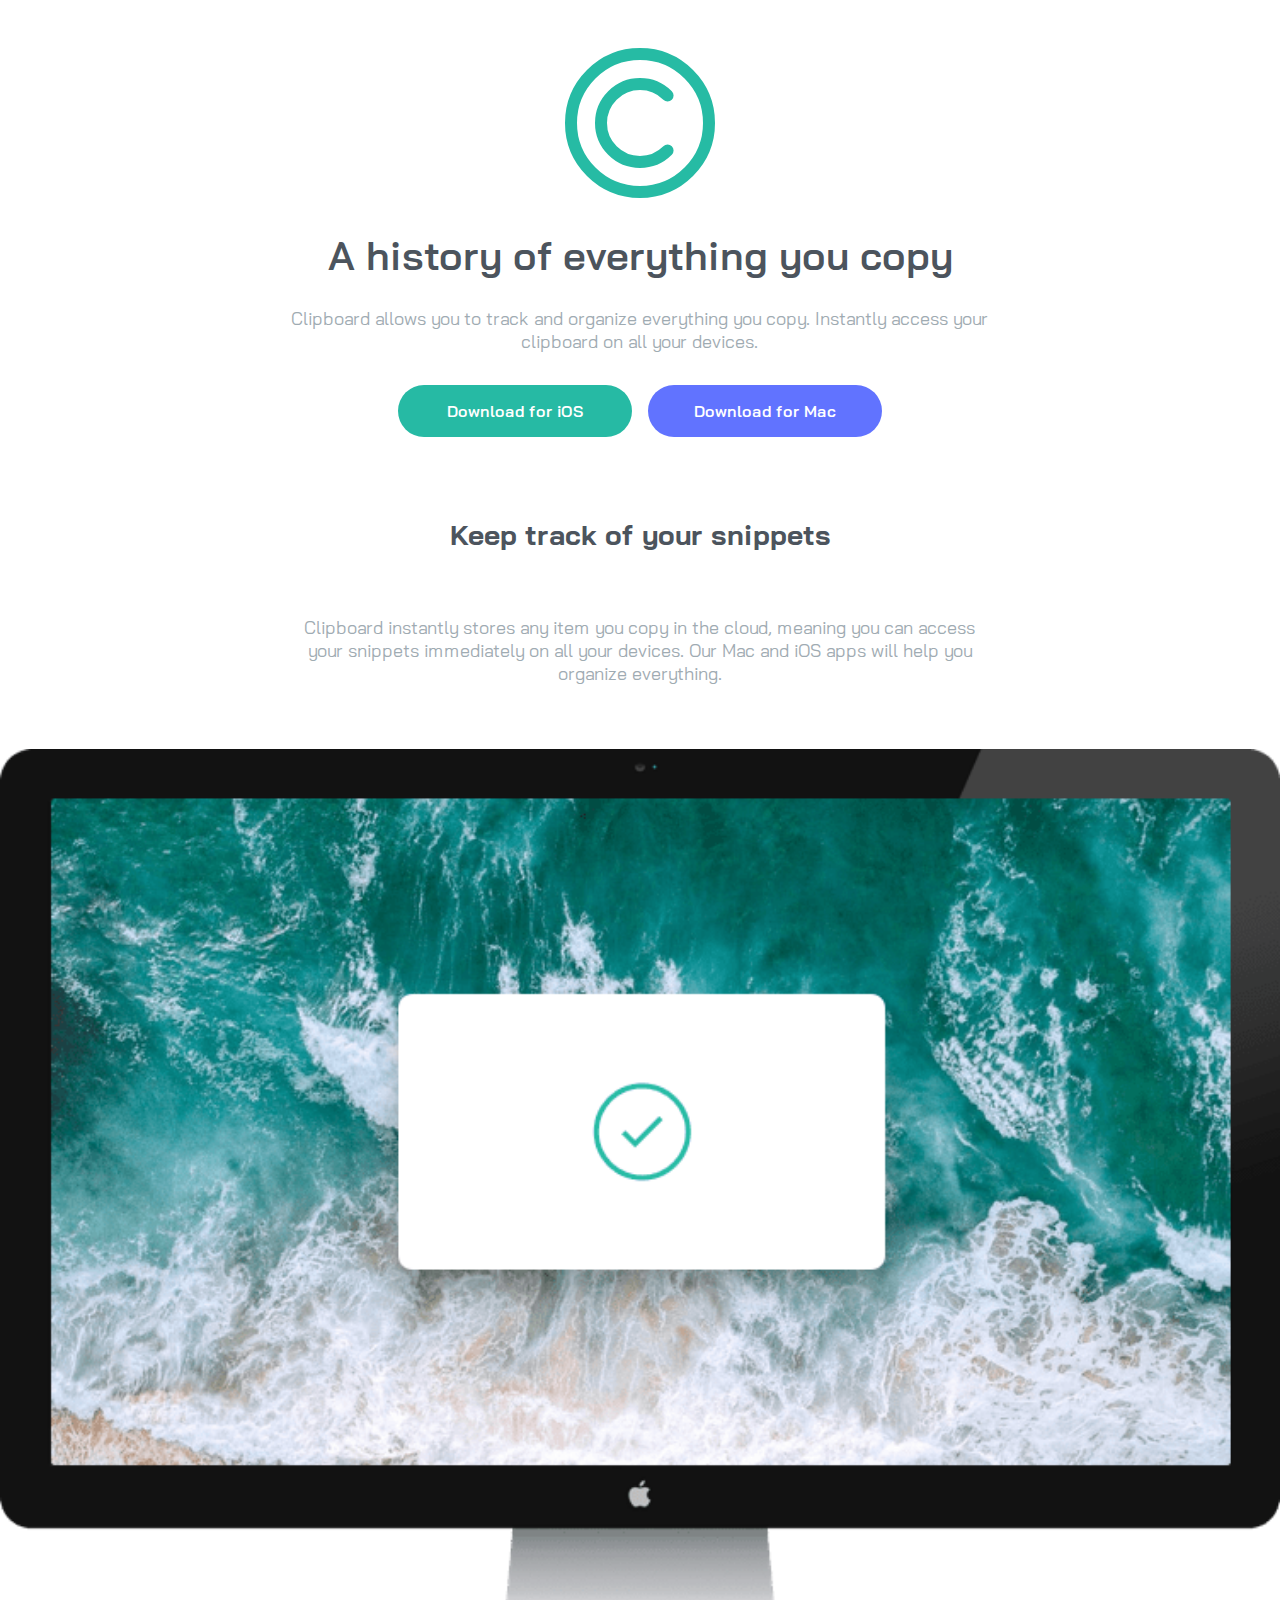
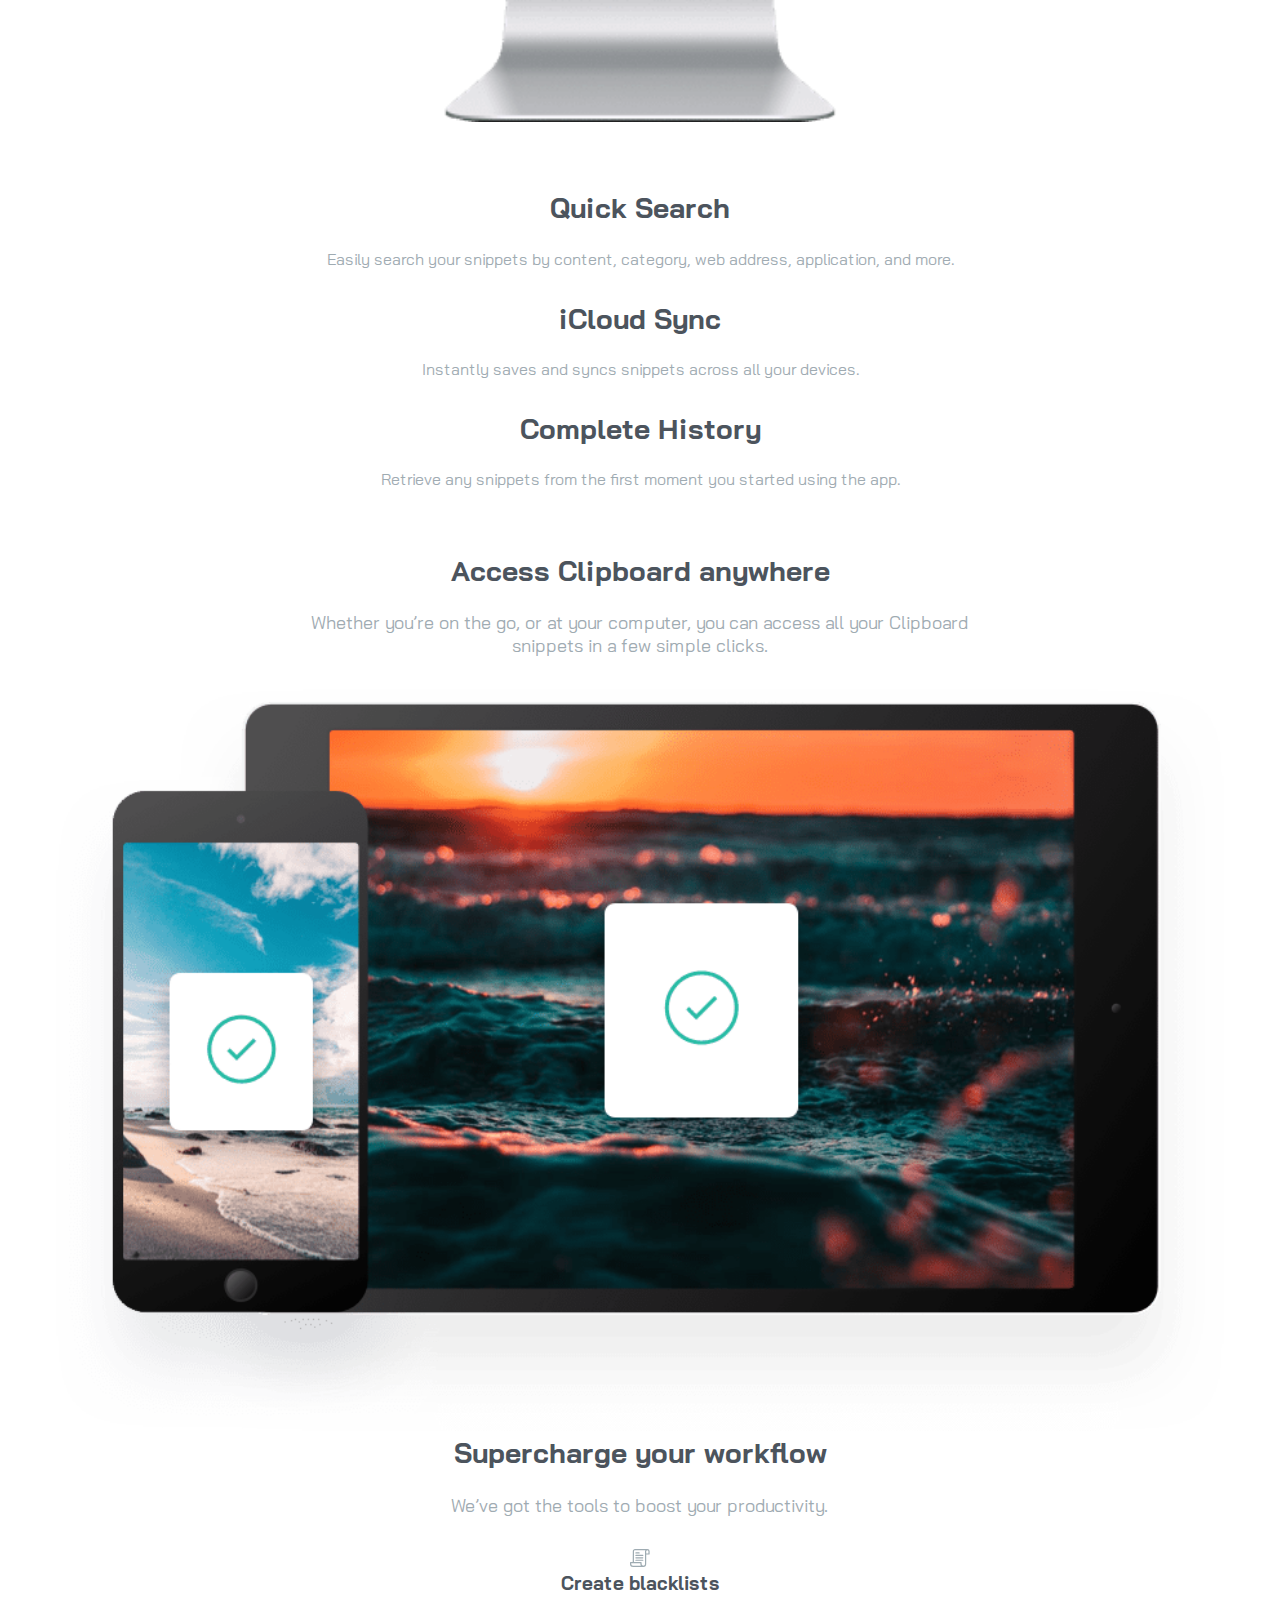
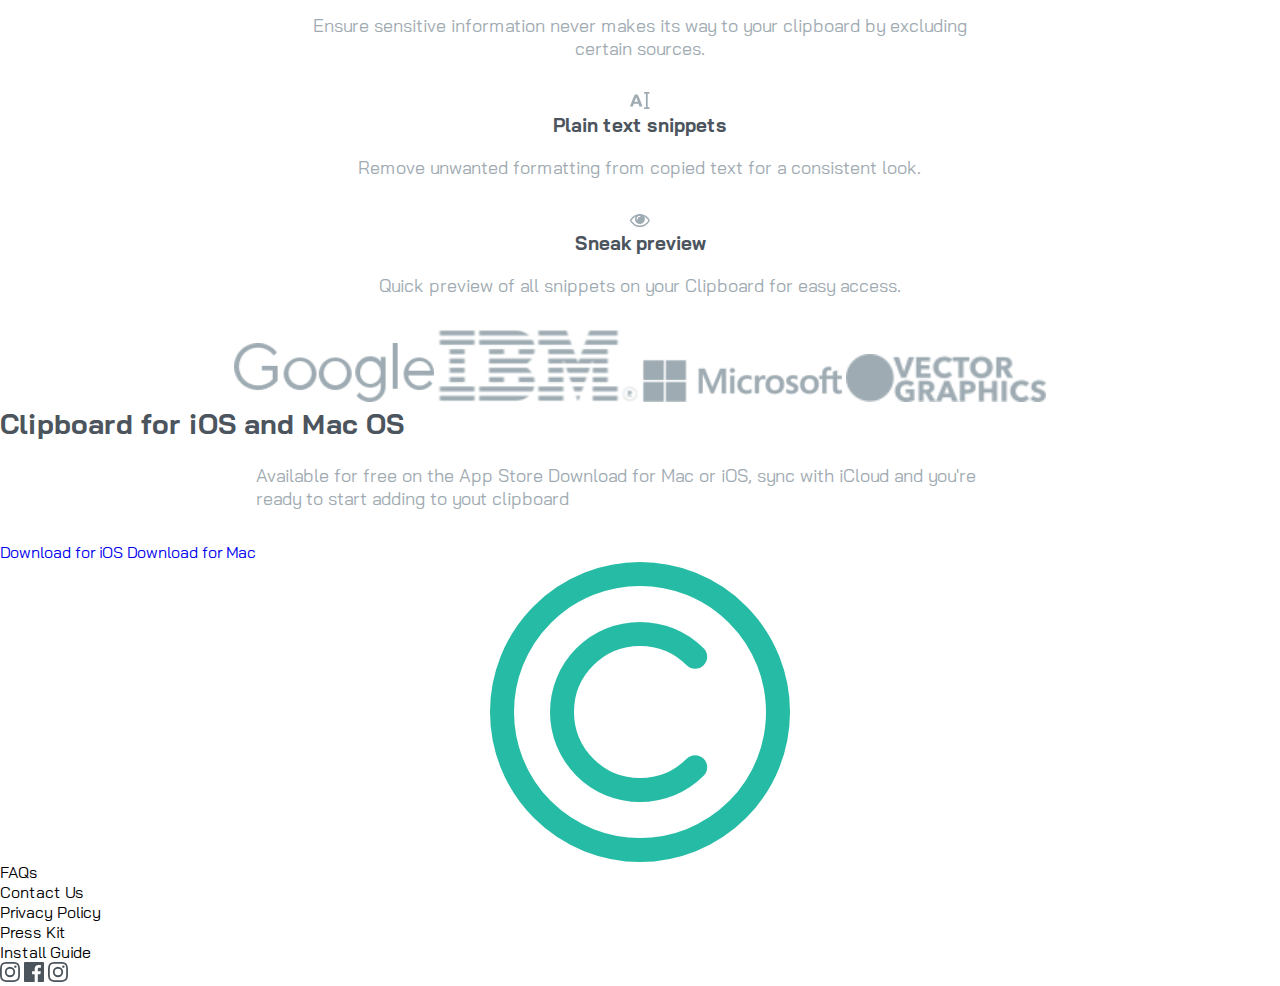
==== public/index.html @ 11845b06 "Se redimensiono imagenes e inicio de snnipet" ====
<!DOCTYPE html>
<html lang="en">

<head>
    <meta charset="UTF-8">
    <meta name="viewport" content="width=device-width,initial-scale=1">
    <link rel="stylesheet" href="styles/styles.css?t=1604893521469">
    <title>Primer prueba de GULP </title>
</head>

<body>
    <header class="header l-container mb-separation">

        <div class="">
            <!-- Logo Principal -->
            <img class="header-logo" src="/images/logo.svg" alt="Logo Principal">
            <h1 class="header-title">
                A history of everything you copy
            </h1>
            <p class="paragraph">
                Clipboard allows you to track and organize everything you
                copy. Instantly access your clipboard on all your devices.
            </p>

            <divc class="button-download">
                <a class="button button-iOS" href="#">Download for iOS</a>
                <a class="button button-Mac" href="#">Download for Mac</a>
            </divc>
        </div>

    </header>

    <article class="snnipet mb-separation">

        <div class="l-container">
            <h2 class="snnipet-title mb-separation">Keep track of your snippets</h2>
            <p class="paragraph mb-separation">
                Clipboard instantly stores any item you copy in the cloud,
                meaning you can access your snippets immediately on all your
                devices. Our Mac and iOS apps will help you organize everything.
            </p>
        </div>
        <img class="mb-separation" src="/images/image-computer.png" alt="Logo Principal">

        <div class="l-container">

            <h2>Quick Search</h2>
            <p>Easily search your snippets by content, category, web address, application, and more.</p>

            <h2>iCloud Sync</h2>
            <p>Instantly saves and syncs snippets across all your devices.</p>


            <h2>Complete History</h2>
            <p>Retrieve any snippets from the first moment you started using the app.</p>
        </div>


    </article>

    <article class="l-container center mb-separarion">
        <section>
            <h2>Access Clipboard anywhere</h2>
            <p class="paragraph">Whether you’re on the go, or at your computer, you can access all your Clipboard
                snippets in a few simple clicks.</p>
            <img class="access-img" src="/images/image-devices.png" alt="Devices">

        </section>

        <section>
            <div>
                <h2>
                    Supercharge your workflow
                </h2>
                <p class="paragraph">We’ve got the tools to boost your productivity.</p>
            </div>

            <div>
                <img class="workflow-img" src="/images/icon-blacklist.svg" alt="BlackList|">
                <h3>Create blacklists</h3>
                <p class="paragraph">Ensure sensitive information never makes its way to your clipboard by excluding certain sources.</p>
            </div>
            <div>
                <img class="workflow-img" src="/images/icon-text.svg" alt="BlackList|">
                <h3>Plain text snippets</h3>
                <p class="paragraph">Remove unwanted formatting from copied text for a consistent look.</p>
            </div>
            <div>
                <img class="workflow-img" src="/images/icon-preview.svg" alt="BlackList|">
                <h3>Sneak preview</h3>
                <p class="paragraph">Quick preview of all snippets on your Clipboard for easy access.</p>
            </div>
        </section>

        <section>
            <img src="/images/logo-google.png" alt="Google">
            <img src="/images/logo-ibm.png" alt="IBM">
            <img src="/images/logo-microsoft.png" alt="Microsft">
            <img src="/images/logo-vector-graphics.png" alt="Vector Graphics">
        </section>
    </article>

    <article>
        <h2>
            Clipboard for iOS and Mac OS
        </h2>
        <p class="paragraph">Available for free on the App Store
            Download for Mac or iOS, sync with iCloud and you're ready to start adding to 
            yout clipboard
        </p>
        <a href="#">Download for iOS</a>
        <a href="#">Download for Mac</a>
    </article>

    <footer>
        <img class="footer-logo" src="/images/logo.svg" alt="Logo">
        <nav>
            <ul>
                <li>FAQs</li>
                <li>Contact Us</li>
                <li>Privacy Policy</li>
                <li>Press Kit</li>
                <li>Install Guide</li>
            </ul>
        </nav>
        <img src="/images/icon-instagram.svg" alt="Twitter">
        <img src="/images/icon-facebook.svg" alt="Facebook">
        <img src="/images/icon-instagram.svg" alt="Instagram">
    </footer>
</body>

</html>
---- public/styles/styles.css ----
@import url("https://fonts.googleapis.com/css2?family=Bai+Jamjuree:wght@400;600&display=swap");:root{--z-back: -10;--z-normal: 1;--z-tooltip: 10;--z-fixed: 100;--z-modal: 1000}:root{--Strong-Cyan: hsl(171, 66%, 44%);--Light-Blue: hsl(233, 100%, 69%);--Dark-Grayish-Blue: hsl(210, 10%, 33%);--Grayish-Blue: hsl(201, 11%, 66%)}:root{--h1-font-size:1.5rem;--h2-font-size: 1.25rem;--h3-font-size: 1rem;--small-font-size:.95rem}@media screen and (min-width: 640px){:root{--h1-font-size: 2.5rem;--h2-font-size: 1.75rem;--h3-font-size: 1.5rem;--body-font-size: 18px;--small-font-size: .8rem}}*,*::before,*::after{box-sizing:border-box}body{margin:0;font-family:"Bai Jamjuree",sans-serif;font-style:normal;font-weight:400;line-height:normal;letter-spacing:normal}a{display:block;text-decoration:none}@media screen and (min-width: 640px){a{display:inline-block}}ul{padding-left:0;list-style:none;margin:0}img{width:100%}h1,h2,h3,h4,h5,h6{margin-top:0;color:var(--Dark-Grayish-Blue)}h1{font-size:var(--h1-font-size)}h2{font-size:var(--h2-font-size)}p{color:var(--Grayish-Blue);margin-bottom:2rem}.l-container{max-width:1200px;padding-left:1rem;padding-right:1rem}@media screen and (min-width: 960px){.l-container{margin-left:auto;margin-right:auto}}.center-responsive{text-align:center}@media screen and (min-width: 960px){.center-responsive{text-align:left}}.center{text-align:center}.mb-1{margin-bottom:1rem}.mb-2{margin-bottom:2rem}.mb-separation{margin-bottom:4rem}.paragraph{font-size:var(--body-font-size)}@media screen and (min-width: 640px){.paragraph{width:60%;margin-left:auto;margin-right:auto}}[class="workflow-img"]{width:4rem}[src^="/images/logo-"]{width:200px}[src^="/images/icon-"]{width:20px}.footer-logo{width:300px;display:block;margin:0 auto}.header{text-align:center}.header-logo{width:150px;display:block;margin:3rem auto 2rem}.header-title{font-size:var(--h1-font-size);font-weight:600}.button-download{display:flex;flex-direction:column;justify-content:center;align-items:center}@media screen and (min-width: 640px){.button-download{display:flex;flex-direction:row;justify-content:center;align-items:center}}.button{padding:1rem;width:90%;margin-bottom:1rem;border-radius:40px;color:white;font-weight:600}.button-iOS{background-color:var(--Strong-Cyan)}@media screen and (min-width: 640px){.button-iOS{margin-right:1rem}}.button-Mac{background-color:var(--Light-Blue)}@media screen and (min-width: 640px){.button{width:20%}}.snnipet{text-align:center}
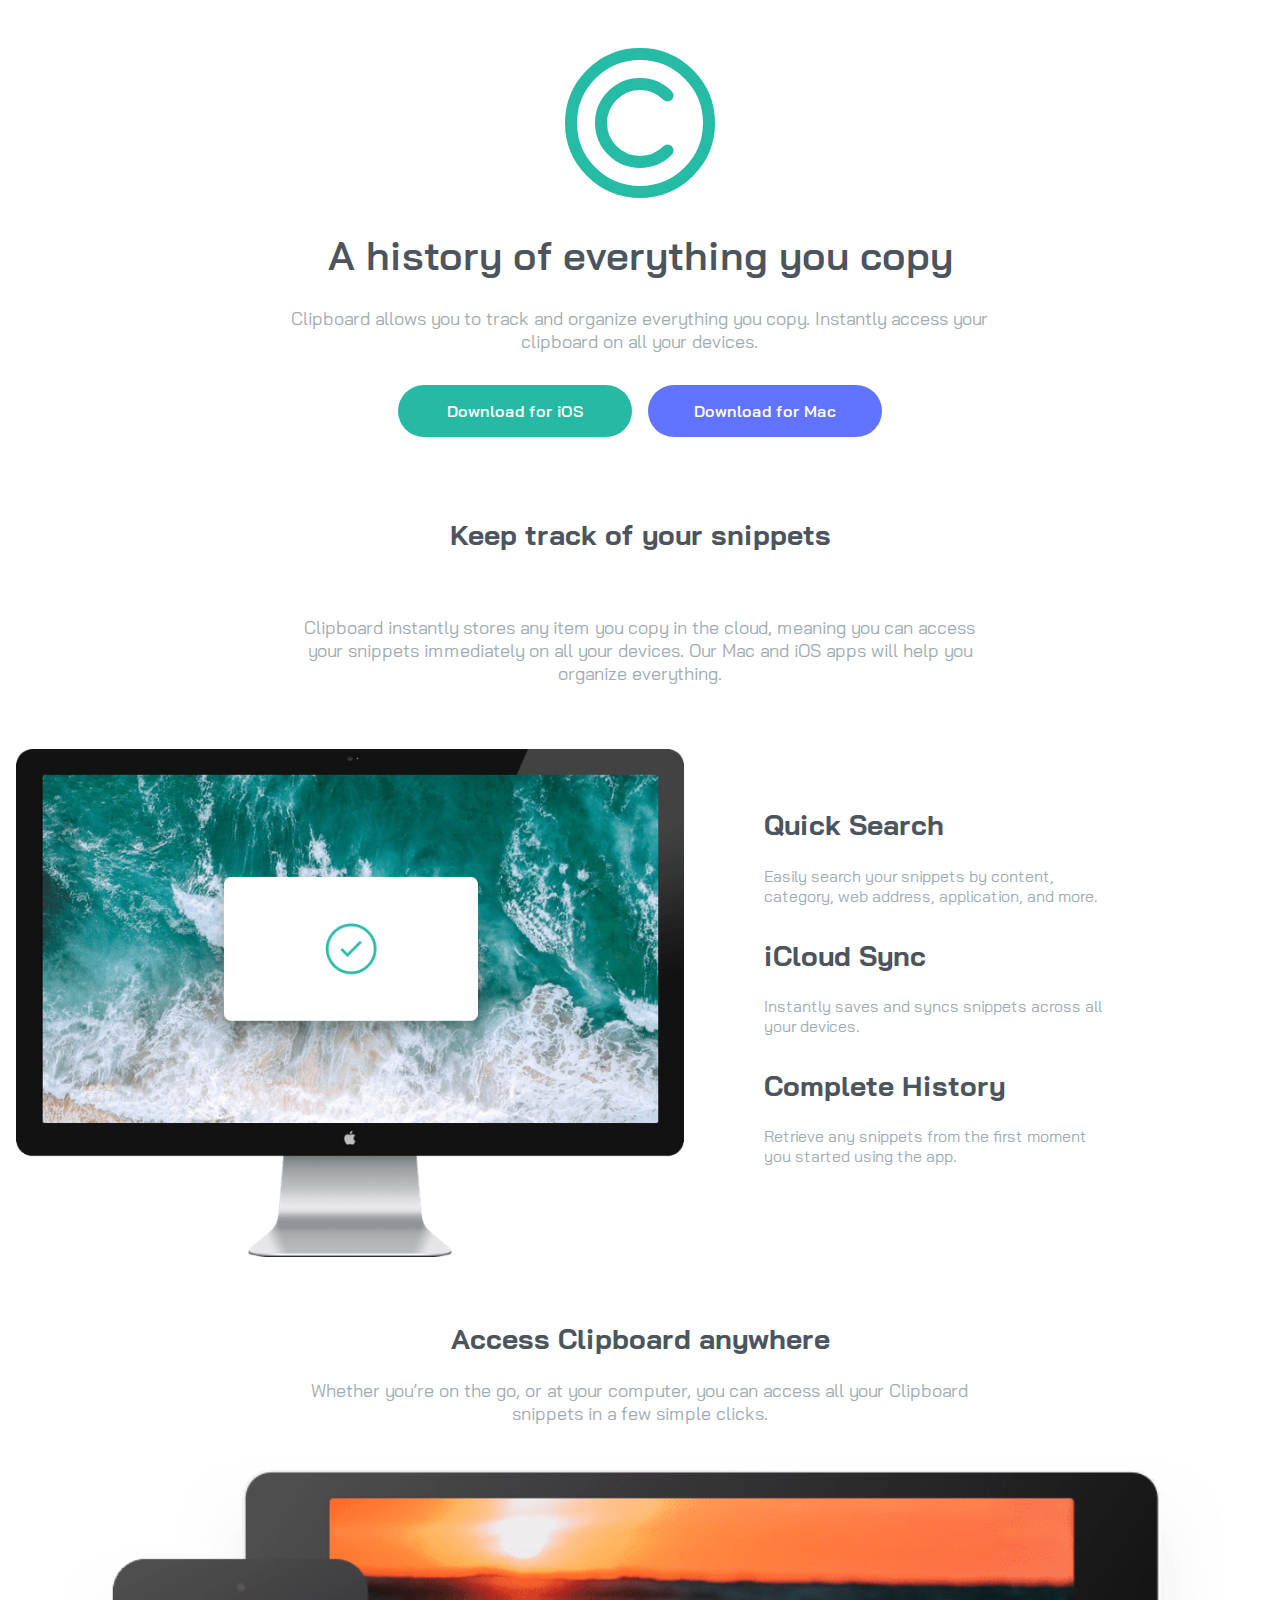
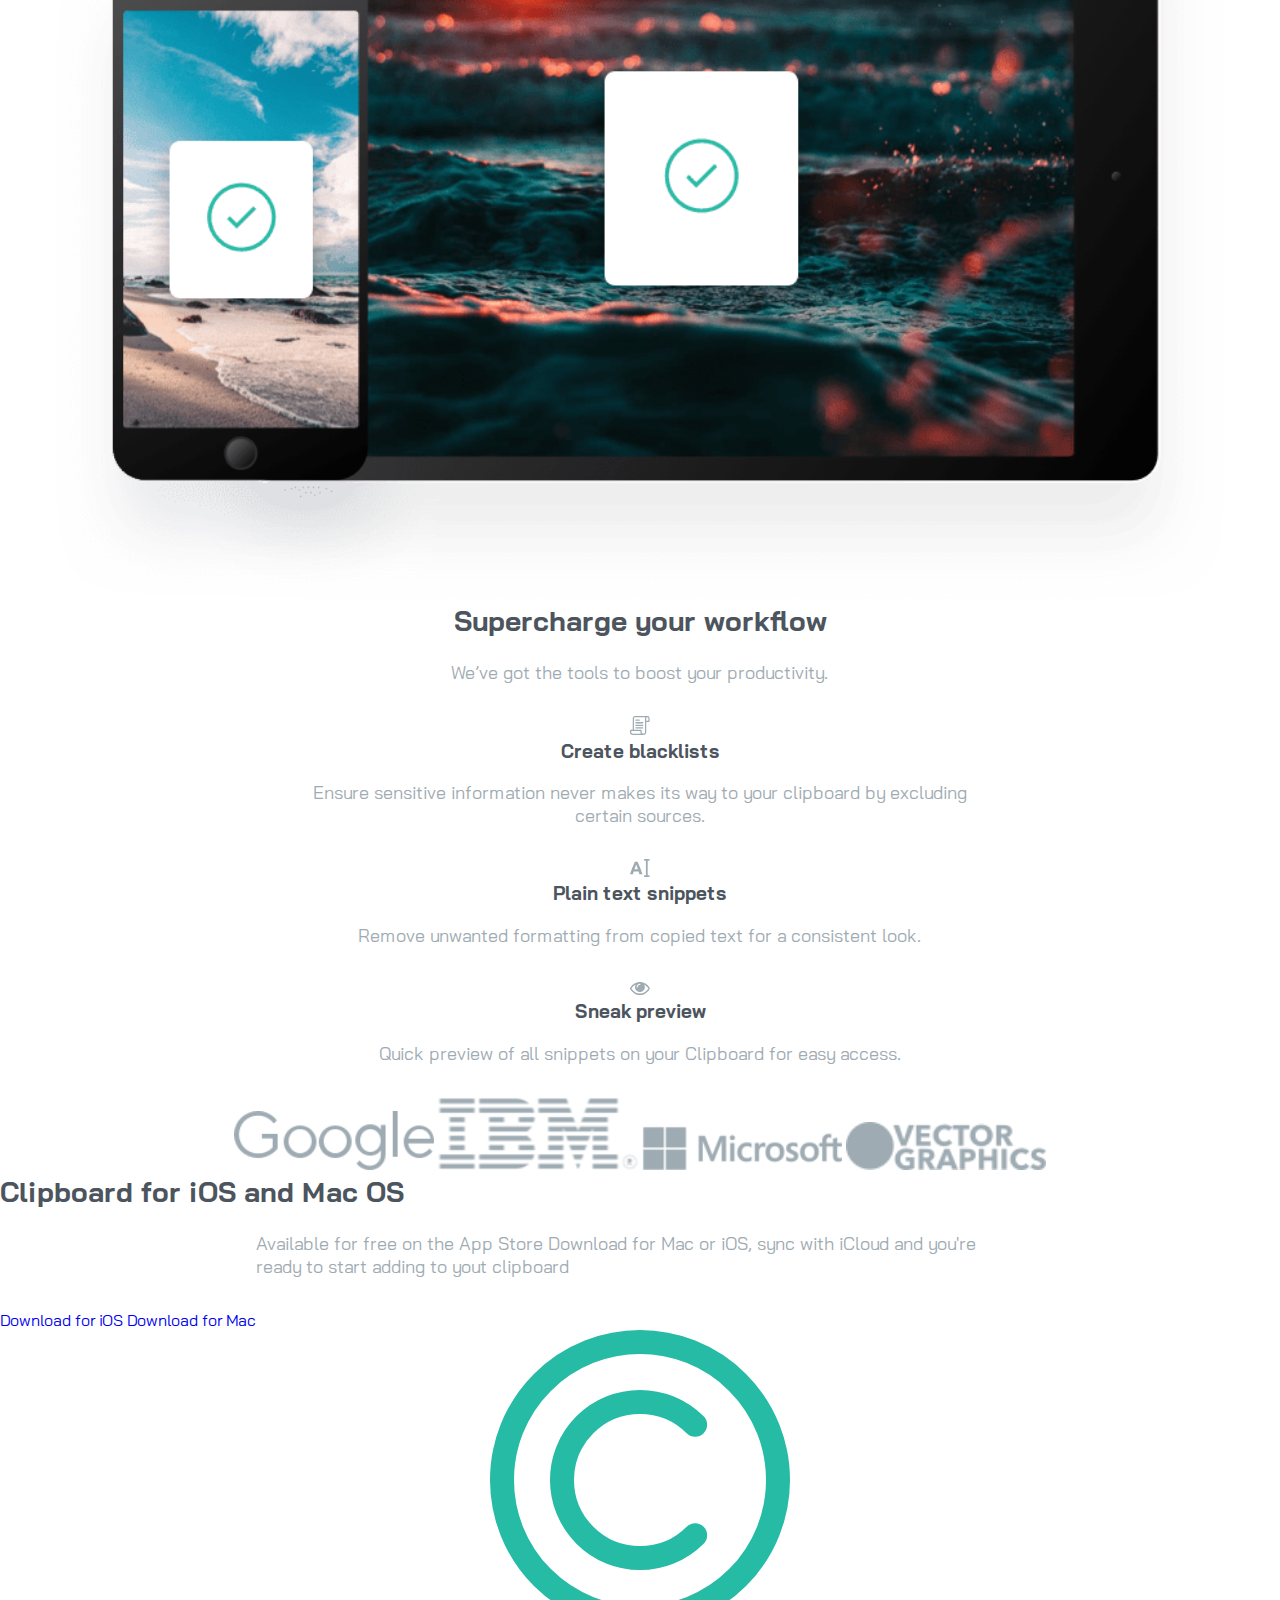
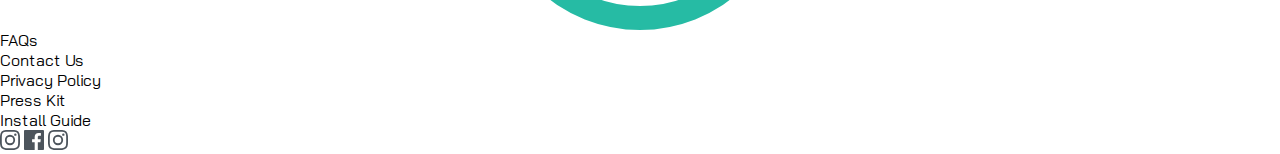
==== commit e05a080b: "Sección snnipet terminada" ====
--- a/public/index.html
+++ b/public/index.html
@@ -4,7 +4,7 @@
 <head>
     <meta charset="UTF-8">
     <meta name="viewport" content="width=device-width,initial-scale=1">
-    <link rel="stylesheet" href="styles/styles.css?t=1604893521469">
+    <link rel="stylesheet" href="styles/styles.css?t=1604937842639">
     <title>Primer prueba de GULP </title>
 </head>
 
@@ -40,20 +40,22 @@
                 devices. Our Mac and iOS apps will help you organize everything.
             </p>
         </div>
-        <img class="mb-separation" src="/images/image-computer.png" alt="Logo Principal">
-
-        <div class="l-container">
-
-            <h2>Quick Search</h2>
-            <p>Easily search your snippets by content, category, web address, application, and more.</p>
-
-            <h2>iCloud Sync</h2>
-            <p>Instantly saves and syncs snippets across all your devices.</p>
-
-
-            <h2>Complete History</h2>
-            <p>Retrieve any snippets from the first moment you started using the app.</p>
-        </div>
+       <div class="snnipet-content">
+            <img class="snnipet-content__image" src="/images/image-computer.png" alt="Logo Principal">
+    
+            <div class="snnipet-content__information l-container center-responsive">
+    
+                <h2>Quick Search</h2>
+                <p>Easily search your snippets by content, category, web address, application, and more.</p>
+    
+                <h2>iCloud Sync</h2>
+                <p>Instantly saves and syncs snippets across all your devices.</p>
+    
+    
+                <h2>Complete History</h2>
+                <p>Retrieve any snippets from the first moment you started using the app.</p>
+            </div>
+       </div>
 
 
     </article>
--- a/public/styles/styles.css
+++ b/public/styles/styles.css
@@ -1 +1 @@
-@import url("https://fonts.googleapis.com/css2?family=Bai+Jamjuree:wght@400;600&display=swap");:root{--z-back: -10;--z-normal: 1;--z-tooltip: 10;--z-fixed: 100;--z-modal: 1000}:root{--Strong-Cyan: hsl(171, 66%, 44%);--Light-Blue: hsl(233, 100%, 69%);--Dark-Grayish-Blue: hsl(210, 10%, 33%);--Grayish-Blue: hsl(201, 11%, 66%)}:root{--h1-font-size:1.5rem;--h2-font-size: 1.25rem;--h3-font-size: 1rem;--small-font-size:.95rem}@media screen and (min-width: 640px){:root{--h1-font-size: 2.5rem;--h2-font-size: 1.75rem;--h3-font-size: 1.5rem;--body-font-size: 18px;--small-font-size: .8rem}}*,*::before,*::after{box-sizing:border-box}body{margin:0;font-family:"Bai Jamjuree",sans-serif;font-style:normal;font-weight:400;line-height:normal;letter-spacing:normal}a{display:block;text-decoration:none}@media screen and (min-width: 640px){a{display:inline-block}}ul{padding-left:0;list-style:none;margin:0}img{width:100%}h1,h2,h3,h4,h5,h6{margin-top:0;color:var(--Dark-Grayish-Blue)}h1{font-size:var(--h1-font-size)}h2{font-size:var(--h2-font-size)}p{color:var(--Grayish-Blue);margin-bottom:2rem}.l-container{max-width:1200px;padding-left:1rem;padding-right:1rem}@media screen and (min-width: 960px){.l-container{margin-left:auto;margin-right:auto}}.center-responsive{text-align:center}@media screen and (min-width: 960px){.center-responsive{text-align:left}}.center{text-align:center}.mb-1{margin-bottom:1rem}.mb-2{margin-bottom:2rem}.mb-separation{margin-bottom:4rem}.paragraph{font-size:var(--body-font-size)}@media screen and (min-width: 640px){.paragraph{width:60%;margin-left:auto;margin-right:auto}}[class="workflow-img"]{width:4rem}[src^="/images/logo-"]{width:200px}[src^="/images/icon-"]{width:20px}.footer-logo{width:300px;display:block;margin:0 auto}.header{text-align:center}.header-logo{width:150px;display:block;margin:3rem auto 2rem}.header-title{font-size:var(--h1-font-size);font-weight:600}.button-download{display:flex;flex-direction:column;justify-content:center;align-items:center}@media screen and (min-width: 640px){.button-download{display:flex;flex-direction:row;justify-content:center;align-items:center}}.button{padding:1rem;width:90%;margin-bottom:1rem;border-radius:40px;color:white;font-weight:600}.button-iOS{background-color:var(--Strong-Cyan)}@media screen and (min-width: 640px){.button-iOS{margin-right:1rem}}.button-Mac{background-color:var(--Light-Blue)}@media screen and (min-width: 640px){.button{width:20%}}.snnipet{text-align:center}
+@import url("https://fonts.googleapis.com/css2?family=Bai+Jamjuree:wght@400;600&display=swap");:root{--z-back: -10;--z-normal: 1;--z-tooltip: 10;--z-fixed: 100;--z-modal: 1000}:root{--Strong-Cyan: hsl(171, 66%, 44%);--Light-Blue: hsl(233, 100%, 69%);--Dark-Grayish-Blue: hsl(210, 10%, 33%);--Grayish-Blue: hsl(201, 11%, 66%)}:root{--h1-font-size:1.5rem;--h2-font-size: 1.25rem;--h3-font-size: 1rem;--small-font-size:.95rem}@media screen and (min-width: 640px){:root{--h1-font-size: 2.5rem;--h2-font-size: 1.75rem;--h3-font-size: 1.5rem;--body-font-size: 18px;--small-font-size: .8rem}}*,*::before,*::after{box-sizing:border-box}body{margin:0;font-family:"Bai Jamjuree",sans-serif;font-style:normal;font-weight:400;line-height:normal;letter-spacing:normal}a{display:block;text-decoration:none}@media screen and (min-width: 640px){a{display:inline-block}}ul{padding-left:0;list-style:none;margin:0}img{width:100%}h1,h2,h3,h4,h5,h6{margin-top:0;color:var(--Dark-Grayish-Blue)}h1{font-size:var(--h1-font-size)}h2{font-size:var(--h2-font-size)}p{color:var(--Grayish-Blue);margin-bottom:2rem}.l-container{max-width:1200px;padding-left:1rem;padding-right:1rem}@media screen and (min-width: 960px){.l-container{margin-left:auto;margin-right:auto}}.center-responsive{text-align:center}@media screen and (min-width: 960px){.center-responsive{text-align:left}}.center{text-align:center}.mb-1{margin-bottom:1rem}.mb-2{margin-bottom:2rem}.mb-separation{margin-bottom:4rem}.paragraph{font-size:var(--body-font-size)}@media screen and (min-width: 640px){.paragraph{width:60%;margin-left:auto;margin-right:auto}}[class="workflow-img"]{width:4rem}[src^="/images/logo-"]{width:200px}[src^="/images/icon-"]{width:20px}.footer-logo{width:300px;display:block;margin:0 auto}.header{text-align:center}.header-logo{width:150px;display:block;margin:3rem auto 2rem}.header-title{font-size:var(--h1-font-size);font-weight:600}.button-download{display:flex;flex-direction:column;justify-content:center;align-items:center}@media screen and (min-width: 640px){.button-download{display:flex;flex-direction:row;justify-content:center;align-items:center}}.button{padding:1rem;width:90%;margin-bottom:1rem;border-radius:40px;color:white;font-weight:600}.button-iOS{background-color:var(--Strong-Cyan)}@media screen and (min-width: 640px){.button-iOS{margin-right:1rem}}.button-Mac{background-color:var(--Light-Blue)}@media screen and (min-width: 640px){.button{width:20%}}.snnipet{text-align:center}@media screen and (min-width: 960px){.snnipet-content{display:flex;flex-direction:row;justify-content:space-between;align-items:center}}.snnipet-content__image{margin-bottom:3rem;padding-left:1rem;padding-right:1rem;margin-left:auto;margin-right:auto}@media screen and (min-width: 640px){.snnipet-content__image{display:block;width:700px;margin-bottom:0}}@media screen and (min-width: 960px){.snnipet-content__information{padding-left:4rem}}@media screen and (min-width: 960px){.snnipet-content__information p{width:70%}}.snnipet-img{margin-bottom:3rem}
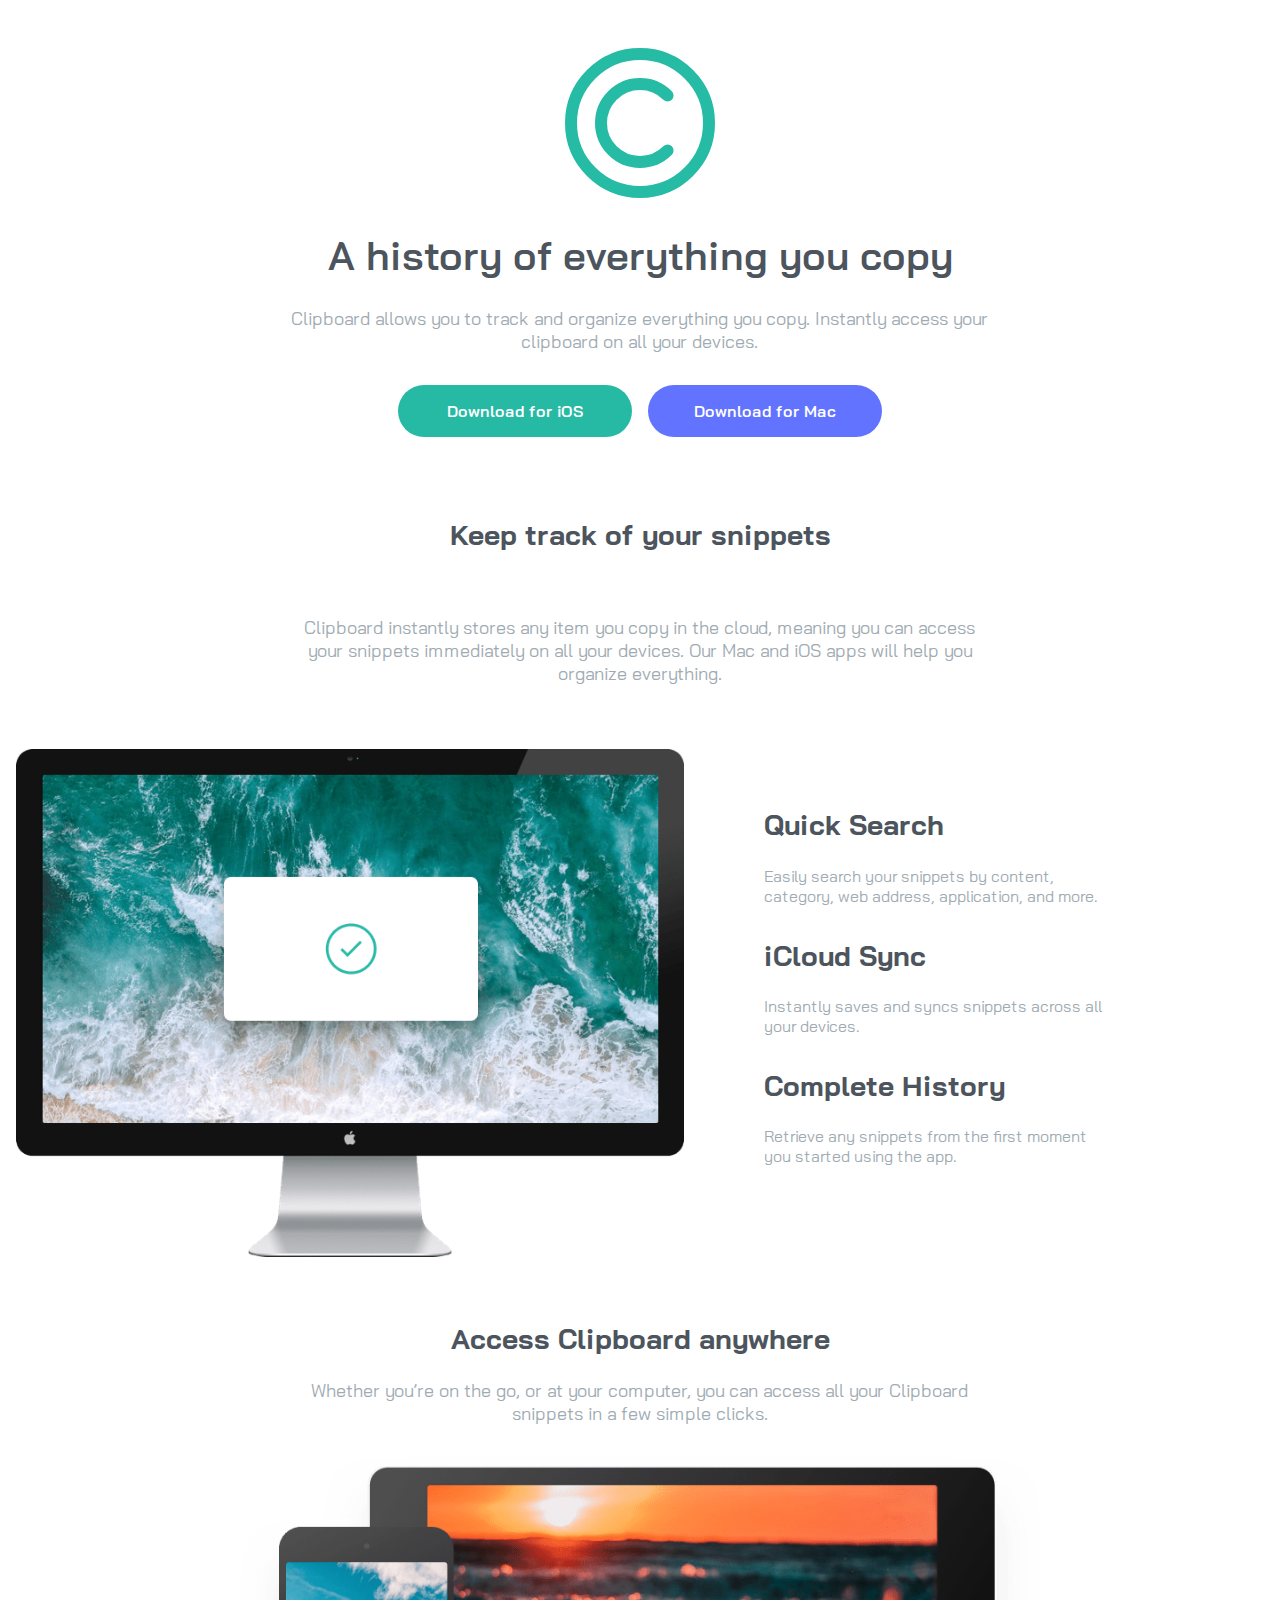
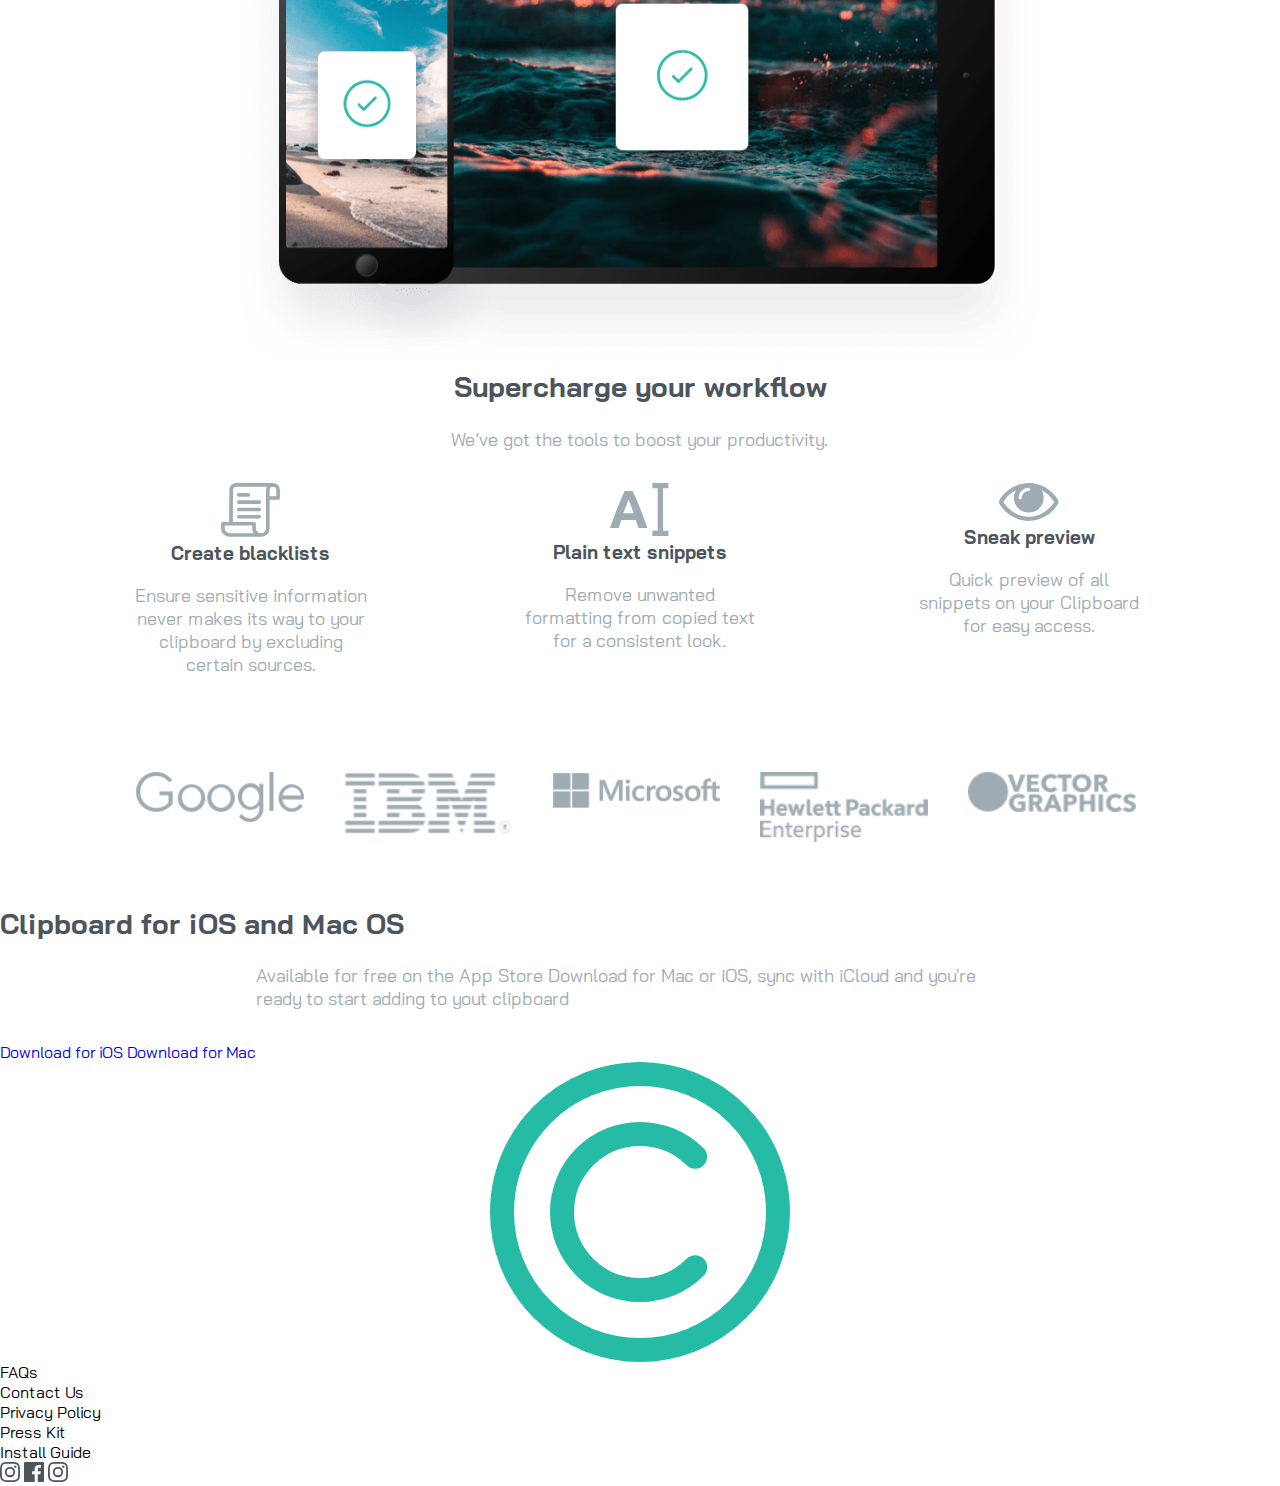
==== commit 6c764a1f: "Sección access iniciada" ====
--- a/public/index.html
+++ b/public/index.html
@@ -4,7 +4,7 @@
 <head>
     <meta charset="UTF-8">
     <meta name="viewport" content="width=device-width,initial-scale=1">
-    <link rel="stylesheet" href="styles/styles.css?t=1604937842639">
+    <link rel="stylesheet" href="styles/styles.css?t=1604944879591">
     <title>Primer prueba de GULP </title>
 </head>
 
@@ -60,7 +60,7 @@
 
     </article>
 
-    <article class="l-container center mb-separarion">
+    <article class="access l-container center mb-separarion">
         <section>
             <h2>Access Clipboard anywhere</h2>
             <p class="paragraph">Whether you’re on the go, or at your computer, you can access all your Clipboard
@@ -68,36 +68,37 @@
             <img class="access-img" src="/images/image-devices.png" alt="Devices">
 
         </section>
+        <div>
+            <h2>
+                Supercharge your workflow
+            </h2>
+            <p class="paragraph">We’ve got the tools to boost your productivity.</p>
+        </div>
 
-        <section>
-            <div>
-                <h2>
-                    Supercharge your workflow
-                </h2>
-                <p class="paragraph">We’ve got the tools to boost your productivity.</p>
-            </div>
+        <section class="access-information">
 
             <div>
-                <img class="workflow-img" src="/images/icon-blacklist.svg" alt="BlackList|">
+                <img class="workflow-img" src="/images/icon-blacklist.svg" alt="BlackList">
                 <h3>Create blacklists</h3>
                 <p class="paragraph">Ensure sensitive information never makes its way to your clipboard by excluding certain sources.</p>
             </div>
             <div>
-                <img class="workflow-img" src="/images/icon-text.svg" alt="BlackList|">
+                <img class="workflow-img" src="/images/icon-text.svg" alt="Text">
                 <h3>Plain text snippets</h3>
                 <p class="paragraph">Remove unwanted formatting from copied text for a consistent look.</p>
             </div>
             <div>
-                <img class="workflow-img" src="/images/icon-preview.svg" alt="BlackList|">
+                <img class="workflow-img" src="/images/icon-preview.svg" alt="Preview">
                 <h3>Sneak preview</h3>
                 <p class="paragraph">Quick preview of all snippets on your Clipboard for easy access.</p>
             </div>
         </section>
 
-        <section>
+        <section class="access-logo l-container">
             <img src="/images/logo-google.png" alt="Google">
             <img src="/images/logo-ibm.png" alt="IBM">
             <img src="/images/logo-microsoft.png" alt="Microsft">
+            <img src="/images/logo-hp.png" alt="HP">
             <img src="/images/logo-vector-graphics.png" alt="Vector Graphics">
         </section>
     </article>
@@ -125,9 +126,9 @@
                 <li>Install Guide</li>
             </ul>
         </nav>
-        <img src="/images/icon-instagram.svg" alt="Twitter">
-        <img src="/images/icon-facebook.svg" alt="Facebook">
-        <img src="/images/icon-instagram.svg" alt="Instagram">
+        <img class="footer-icons" src="/images/icon-instagram.svg" alt="Twitter">
+        <img class="footer-icons" src="/images/icon-facebook.svg" alt="Facebook">
+        <img class="footer-icons" src="/images/icon-instagram.svg" alt="Instagram">
     </footer>
 </body>
 
--- a/public/styles/styles.css
+++ b/public/styles/styles.css
@@ -1 +1 @@
-@import url("https://fonts.googleapis.com/css2?family=Bai+Jamjuree:wght@400;600&display=swap");:root{--z-back: -10;--z-normal: 1;--z-tooltip: 10;--z-fixed: 100;--z-modal: 1000}:root{--Strong-Cyan: hsl(171, 66%, 44%);--Light-Blue: hsl(233, 100%, 69%);--Dark-Grayish-Blue: hsl(210, 10%, 33%);--Grayish-Blue: hsl(201, 11%, 66%)}:root{--h1-font-size:1.5rem;--h2-font-size: 1.25rem;--h3-font-size: 1rem;--small-font-size:.95rem}@media screen and (min-width: 640px){:root{--h1-font-size: 2.5rem;--h2-font-size: 1.75rem;--h3-font-size: 1.5rem;--body-font-size: 18px;--small-font-size: .8rem}}*,*::before,*::after{box-sizing:border-box}body{margin:0;font-family:"Bai Jamjuree",sans-serif;font-style:normal;font-weight:400;line-height:normal;letter-spacing:normal}a{display:block;text-decoration:none}@media screen and (min-width: 640px){a{display:inline-block}}ul{padding-left:0;list-style:none;margin:0}img{width:100%}h1,h2,h3,h4,h5,h6{margin-top:0;color:var(--Dark-Grayish-Blue)}h1{font-size:var(--h1-font-size)}h2{font-size:var(--h2-font-size)}p{color:var(--Grayish-Blue);margin-bottom:2rem}.l-container{max-width:1200px;padding-left:1rem;padding-right:1rem}@media screen and (min-width: 960px){.l-container{margin-left:auto;margin-right:auto}}.center-responsive{text-align:center}@media screen and (min-width: 960px){.center-responsive{text-align:left}}.center{text-align:center}.mb-1{margin-bottom:1rem}.mb-2{margin-bottom:2rem}.mb-separation{margin-bottom:4rem}.paragraph{font-size:var(--body-font-size)}@media screen and (min-width: 640px){.paragraph{width:60%;margin-left:auto;margin-right:auto}}[class="workflow-img"]{width:4rem}[src^="/images/logo-"]{width:200px}[src^="/images/icon-"]{width:20px}.footer-logo{width:300px;display:block;margin:0 auto}.header{text-align:center}.header-logo{width:150px;display:block;margin:3rem auto 2rem}.header-title{font-size:var(--h1-font-size);font-weight:600}.button-download{display:flex;flex-direction:column;justify-content:center;align-items:center}@media screen and (min-width: 640px){.button-download{display:flex;flex-direction:row;justify-content:center;align-items:center}}.button{padding:1rem;width:90%;margin-bottom:1rem;border-radius:40px;color:white;font-weight:600}.button-iOS{background-color:var(--Strong-Cyan)}@media screen and (min-width: 640px){.button-iOS{margin-right:1rem}}.button-Mac{background-color:var(--Light-Blue)}@media screen and (min-width: 640px){.button{width:20%}}.snnipet{text-align:center}@media screen and (min-width: 960px){.snnipet-content{display:flex;flex-direction:row;justify-content:space-between;align-items:center}}.snnipet-content__image{margin-bottom:3rem;padding-left:1rem;padding-right:1rem;margin-left:auto;margin-right:auto}@media screen and (min-width: 640px){.snnipet-content__image{display:block;width:700px;margin-bottom:0}}@media screen and (min-width: 960px){.snnipet-content__information{padding-left:4rem}}@media screen and (min-width: 960px){.snnipet-content__information p{width:70%}}.snnipet-img{margin-bottom:3rem}
+@import url("https://fonts.googleapis.com/css2?family=Bai+Jamjuree:wght@400;600&display=swap");:root{--z-back: -10;--z-normal: 1;--z-tooltip: 10;--z-fixed: 100;--z-modal: 1000}:root{--Strong-Cyan: hsl(171, 66%, 44%);--Light-Blue: hsl(233, 100%, 69%);--Dark-Grayish-Blue: hsl(210, 10%, 33%);--Grayish-Blue: hsl(201, 11%, 66%)}:root{--h1-font-size:1.5rem;--h2-font-size: 1.25rem;--h3-font-size: 1rem;--small-font-size:.95rem}@media screen and (min-width: 640px){:root{--h1-font-size: 2.5rem;--h2-font-size: 1.75rem;--h3-font-size: 1.5rem;--body-font-size: 18px;--small-font-size: .8rem}}*,*::before,*::after{box-sizing:border-box}body{margin:0;font-family:"Bai Jamjuree",sans-serif;font-style:normal;font-weight:400;line-height:normal;letter-spacing:normal}a{display:block;text-decoration:none}@media screen and (min-width: 640px){a{display:inline-block}}ul{padding-left:0;list-style:none;margin:0}img{width:100%}h1,h2,h3,h4,h5,h6{margin-top:0;color:var(--Dark-Grayish-Blue)}h1{font-size:var(--h1-font-size)}h2{font-size:var(--h2-font-size)}p{color:var(--Grayish-Blue);margin-bottom:2rem}.l-container{max-width:1200px;padding-left:1rem;padding-right:1rem}@media screen and (min-width: 960px){.l-container{margin-left:auto;margin-right:auto}}@media screen and (min-width: 960px){.access-information{display:grid;grid-template-columns:repeat(3, 1fr)}}@media screen and (min-width: 960px){.access-logo{display:grid;grid-template-columns:repeat(5, 1fr)}}.center-responsive{text-align:center}@media screen and (min-width: 960px){.center-responsive{text-align:left}}.center{text-align:center}.mb-1{margin-bottom:1rem}.mb-2{margin-bottom:2rem}.mb-separation{margin-bottom:4rem}.paragraph{font-size:var(--body-font-size)}@media screen and (min-width: 640px){.paragraph{width:60%;margin-left:auto;margin-right:auto}}[class="workflow-img"]{width:60px}[src^="/images/logo-"]{width:200px;display:block;padding:0 1rem}[class="footer-icons"]{width:20px}.footer-logo{width:300px;display:block;margin:0 auto}.header{text-align:center}.header-logo{width:150px;display:block;margin:3rem auto 2rem}.header-title{font-size:var(--h1-font-size);font-weight:600}.button-download{display:flex;flex-direction:column;justify-content:center;align-items:center}@media screen and (min-width: 640px){.button-download{display:flex;flex-direction:row;justify-content:center;align-items:center}}.button{padding:1rem;width:90%;margin-bottom:1rem;border-radius:40px;color:white;font-weight:600}.button-iOS{background-color:var(--Strong-Cyan)}@media screen and (min-width: 640px){.button-iOS{margin-right:1rem}}.button-Mac{background-color:var(--Light-Blue)}@media screen and (min-width: 640px){.button{width:20%}}.snnipet{text-align:center}@media screen and (min-width: 960px){.snnipet-content{display:flex;flex-direction:row;justify-content:space-between;align-items:center}}.snnipet-content__image{margin-bottom:3rem;padding-left:1rem;padding-right:1rem;margin-left:auto;margin-right:auto}@media screen and (min-width: 640px){.snnipet-content__image{display:block;width:700px;margin-bottom:0}}@media screen and (min-width: 960px){.snnipet-content__information{padding-left:4rem}}@media screen and (min-width: 960px){.snnipet-content__information p{width:70%}}.access-logo{padding:4rem}@media screen and (min-width: 960px){.access-img{width:800px}}
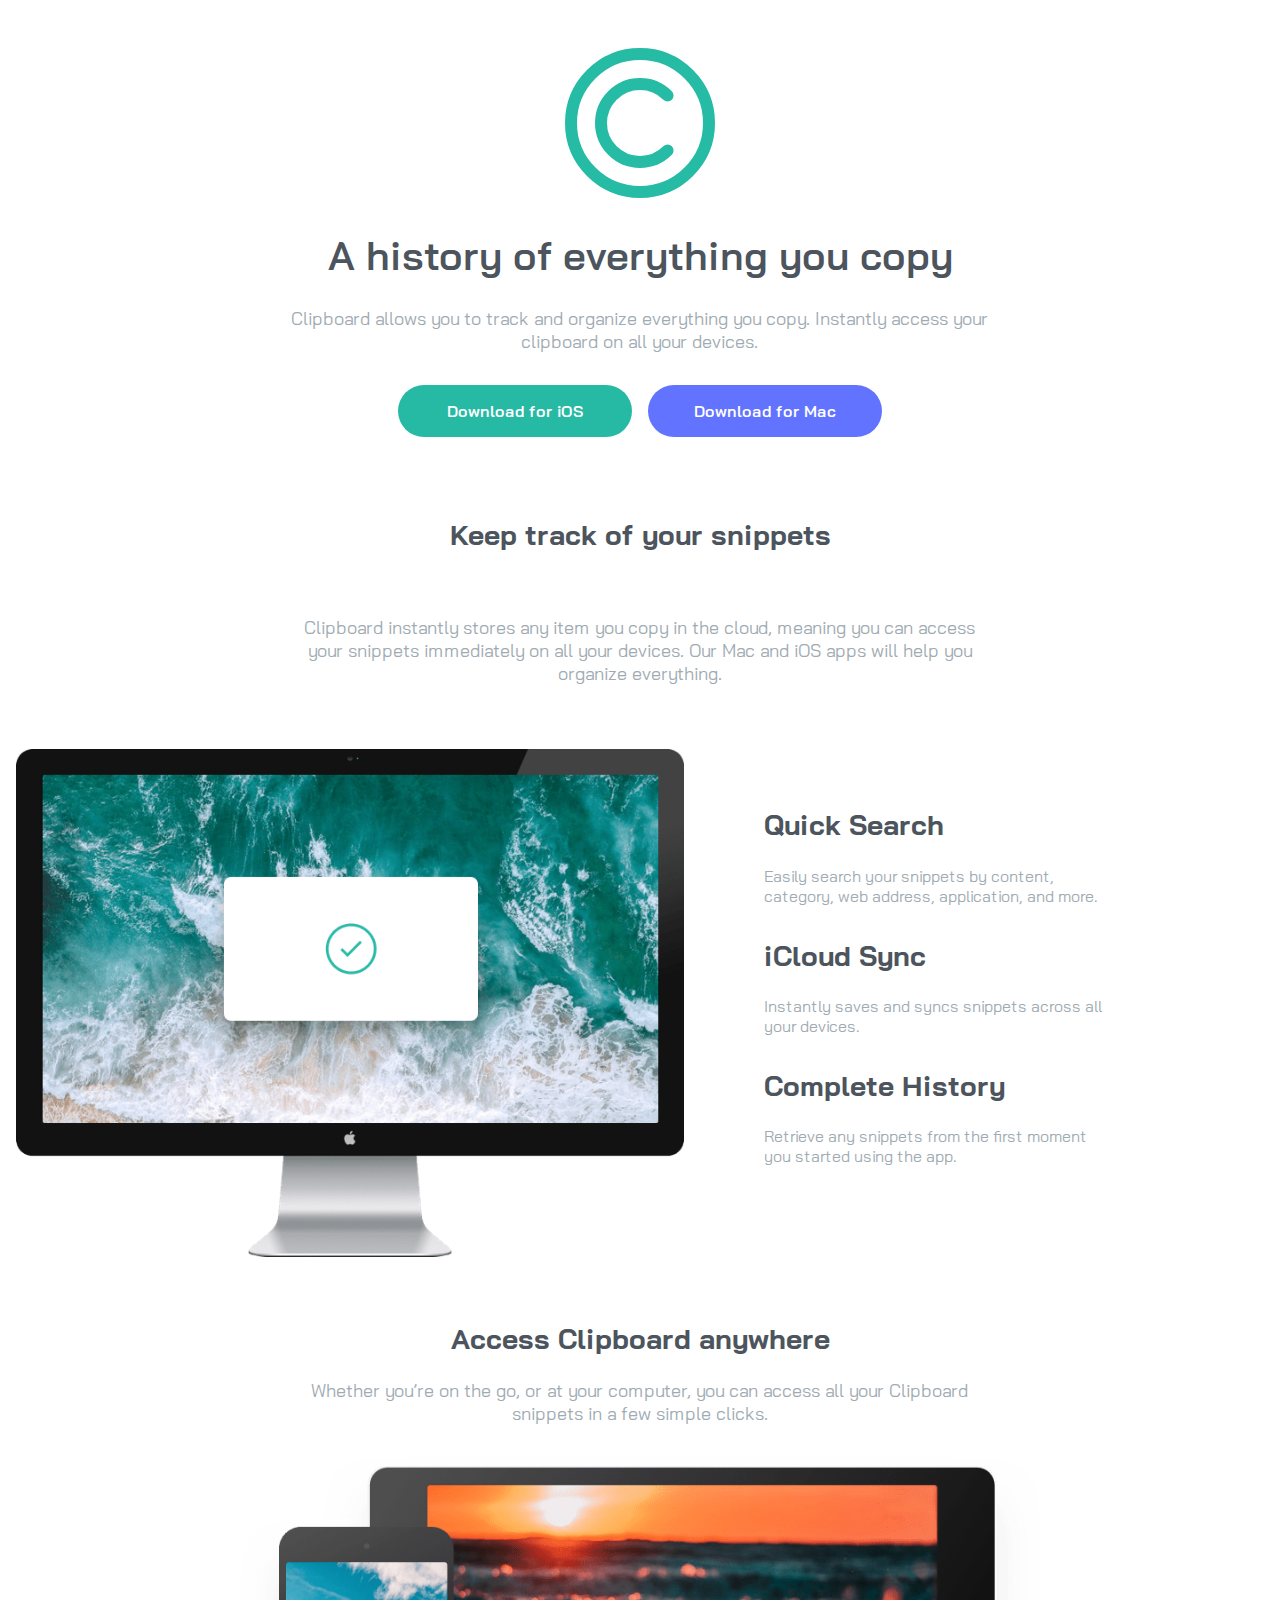
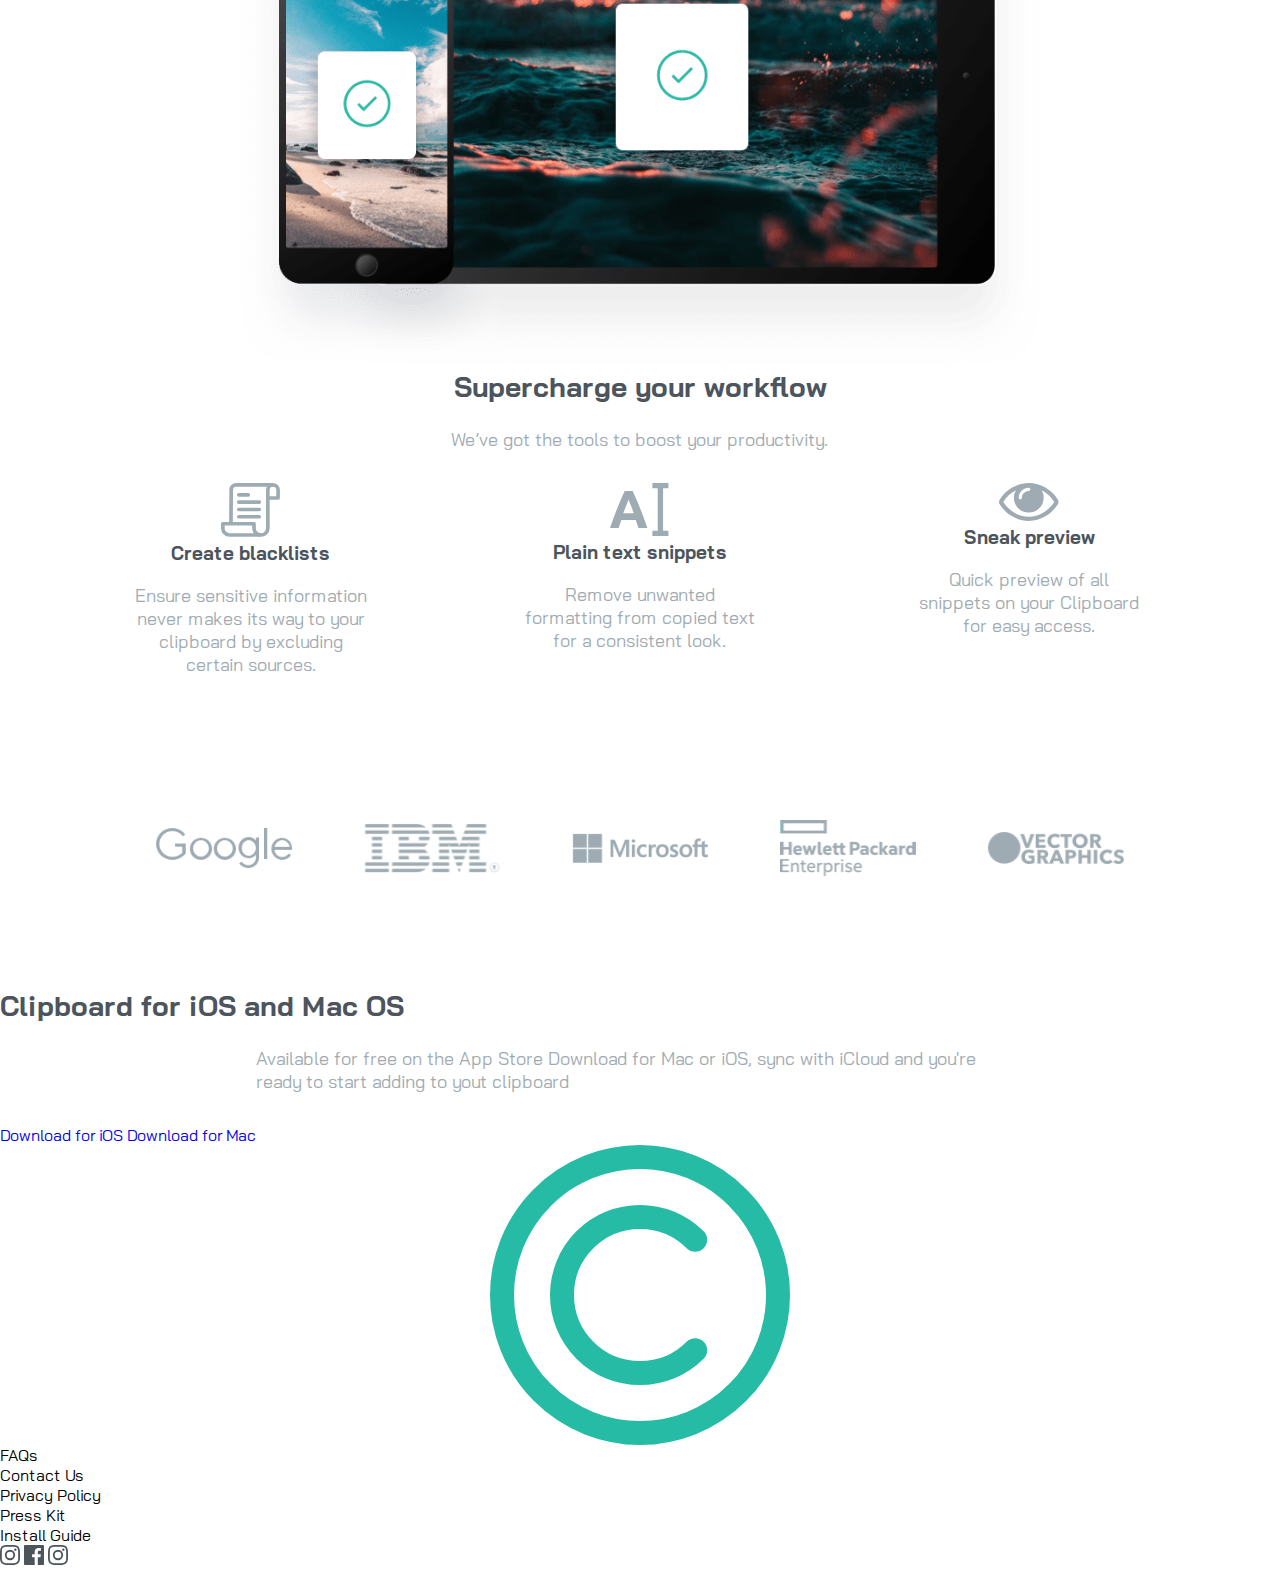
==== commit 3f62c04e: "Sección access terminada" ====
--- a/public/index.html
+++ b/public/index.html
@@ -4,7 +4,7 @@
 <head>
     <meta charset="UTF-8">
     <meta name="viewport" content="width=device-width,initial-scale=1">
-    <link rel="stylesheet" href="styles/styles.css?t=1604944879591">
+    <link rel="stylesheet" href="styles/styles.css?t=1604979667619">
     <title>Primer prueba de GULP </title>
 </head>
 
@@ -94,7 +94,7 @@
             </div>
         </section>
 
-        <section class="access-logo l-container">
+        <section class="access-logo center l-container">
             <img src="/images/logo-google.png" alt="Google">
             <img src="/images/logo-ibm.png" alt="IBM">
             <img src="/images/logo-microsoft.png" alt="Microsft">
--- a/public/styles/styles.css
+++ b/public/styles/styles.css
@@ -1 +1 @@
-@import url("https://fonts.googleapis.com/css2?family=Bai+Jamjuree:wght@400;600&display=swap");:root{--z-back: -10;--z-normal: 1;--z-tooltip: 10;--z-fixed: 100;--z-modal: 1000}:root{--Strong-Cyan: hsl(171, 66%, 44%);--Light-Blue: hsl(233, 100%, 69%);--Dark-Grayish-Blue: hsl(210, 10%, 33%);--Grayish-Blue: hsl(201, 11%, 66%)}:root{--h1-font-size:1.5rem;--h2-font-size: 1.25rem;--h3-font-size: 1rem;--small-font-size:.95rem}@media screen and (min-width: 640px){:root{--h1-font-size: 2.5rem;--h2-font-size: 1.75rem;--h3-font-size: 1.5rem;--body-font-size: 18px;--small-font-size: .8rem}}*,*::before,*::after{box-sizing:border-box}body{margin:0;font-family:"Bai Jamjuree",sans-serif;font-style:normal;font-weight:400;line-height:normal;letter-spacing:normal}a{display:block;text-decoration:none}@media screen and (min-width: 640px){a{display:inline-block}}ul{padding-left:0;list-style:none;margin:0}img{width:100%}h1,h2,h3,h4,h5,h6{margin-top:0;color:var(--Dark-Grayish-Blue)}h1{font-size:var(--h1-font-size)}h2{font-size:var(--h2-font-size)}p{color:var(--Grayish-Blue);margin-bottom:2rem}.l-container{max-width:1200px;padding-left:1rem;padding-right:1rem}@media screen and (min-width: 960px){.l-container{margin-left:auto;margin-right:auto}}@media screen and (min-width: 960px){.access-information{display:grid;grid-template-columns:repeat(3, 1fr)}}@media screen and (min-width: 960px){.access-logo{display:grid;grid-template-columns:repeat(5, 1fr)}}.center-responsive{text-align:center}@media screen and (min-width: 960px){.center-responsive{text-align:left}}.center{text-align:center}.mb-1{margin-bottom:1rem}.mb-2{margin-bottom:2rem}.mb-separation{margin-bottom:4rem}.paragraph{font-size:var(--body-font-size)}@media screen and (min-width: 640px){.paragraph{width:60%;margin-left:auto;margin-right:auto}}[class="workflow-img"]{width:60px}[src^="/images/logo-"]{width:200px;display:block;padding:0 1rem}[class="footer-icons"]{width:20px}.footer-logo{width:300px;display:block;margin:0 auto}.header{text-align:center}.header-logo{width:150px;display:block;margin:3rem auto 2rem}.header-title{font-size:var(--h1-font-size);font-weight:600}.button-download{display:flex;flex-direction:column;justify-content:center;align-items:center}@media screen and (min-width: 640px){.button-download{display:flex;flex-direction:row;justify-content:center;align-items:center}}.button{padding:1rem;width:90%;margin-bottom:1rem;border-radius:40px;color:white;font-weight:600}.button-iOS{background-color:var(--Strong-Cyan)}@media screen and (min-width: 640px){.button-iOS{margin-right:1rem}}.button-Mac{background-color:var(--Light-Blue)}@media screen and (min-width: 640px){.button{width:20%}}.snnipet{text-align:center}@media screen and (min-width: 960px){.snnipet-content{display:flex;flex-direction:row;justify-content:space-between;align-items:center}}.snnipet-content__image{margin-bottom:3rem;padding-left:1rem;padding-right:1rem;margin-left:auto;margin-right:auto}@media screen and (min-width: 640px){.snnipet-content__image{display:block;width:700px;margin-bottom:0}}@media screen and (min-width: 960px){.snnipet-content__information{padding-left:4rem}}@media screen and (min-width: 960px){.snnipet-content__information p{width:70%}}.access-logo{padding:4rem}@media screen and (min-width: 960px){.access-img{width:800px}}
+@import url("https://fonts.googleapis.com/css2?family=Bai+Jamjuree:wght@400;600&display=swap");:root{--z-back: -10;--z-normal: 1;--z-tooltip: 10;--z-fixed: 100;--z-modal: 1000}:root{--Strong-Cyan: hsl(171, 66%, 44%);--Light-Blue: hsl(233, 100%, 69%);--Dark-Grayish-Blue: hsl(210, 10%, 33%);--Grayish-Blue: hsl(201, 11%, 66%)}:root{--h1-font-size:1.5rem;--h2-font-size: 1.25rem;--h3-font-size: 1rem;--small-font-size:.95rem}@media screen and (min-width: 640px){:root{--h1-font-size: 2.5rem;--h2-font-size: 1.75rem;--h3-font-size: 1.5rem;--body-font-size: 18px;--small-font-size: .8rem}}*,*::before,*::after{box-sizing:border-box}body{margin:0;font-family:"Bai Jamjuree",sans-serif;font-style:normal;font-weight:400;line-height:normal;letter-spacing:normal}a{display:block;text-decoration:none}@media screen and (min-width: 640px){a{display:inline-block}}ul{padding-left:0;list-style:none;margin:0}img{width:100%}h1,h2,h3,h4,h5,h6{margin-top:0;color:var(--Dark-Grayish-Blue)}h1{font-size:var(--h1-font-size)}h2{font-size:var(--h2-font-size)}p{color:var(--Grayish-Blue);margin-bottom:2rem}.l-container{max-width:1200px;padding-left:1rem;padding-right:1rem}@media screen and (min-width: 960px){.l-container{margin-left:auto;margin-right:auto}}@media screen and (min-width: 960px){.access-information{display:grid;grid-template-columns:repeat(3, 1fr)}}.access-logo{display:grid;justify-content:center;align-items:space-between;grid-template:1fr}@media screen and (min-width: 640px){.access-logo{grid-template-columns:repeat(2, 1fr)}}@media screen and (min-width: 960px){.access-logo{display:grid;grid-template-columns:repeat(5, 1fr)}}.center-responsive{text-align:center}@media screen and (min-width: 960px){.center-responsive{text-align:left}}.center{text-align:center}.mb-1{margin-bottom:1rem}.mb-2{margin-bottom:2rem}.mb-separation{margin-bottom:4rem}.paragraph{font-size:var(--body-font-size)}@media screen and (min-width: 640px){.paragraph{width:60%;margin-left:auto;margin-right:auto}}[class="workflow-img"]{width:60px}[src^="/images/logo-"]{width:200px;display:block;padding:3rem 2rem;margin:auto}[class="footer-icons"]{width:20px}.footer-logo{width:300px;display:block;margin:0 auto}.header{text-align:center}.header-logo{width:150px;display:block;margin:3rem auto 2rem}.header-title{font-size:var(--h1-font-size);font-weight:600}.button-download{display:flex;flex-direction:column;justify-content:center;align-items:center}@media screen and (min-width: 640px){.button-download{display:flex;flex-direction:row;justify-content:center;align-items:center}}.button{padding:1rem;width:90%;margin-bottom:1rem;border-radius:40px;color:white;font-weight:600}.button-iOS{background-color:var(--Strong-Cyan)}@media screen and (min-width: 640px){.button-iOS{margin-right:1rem}}.button-Mac{background-color:var(--Light-Blue)}@media screen and (min-width: 640px){.button{width:20%}}.snnipet{text-align:center}@media screen and (min-width: 960px){.snnipet-content{display:flex;flex-direction:row;justify-content:space-between;align-items:center}}.snnipet-content__image{margin-bottom:3rem;padding-left:1rem;padding-right:1rem;margin-left:auto;margin-right:auto}@media screen and (min-width: 640px){.snnipet-content__image{display:block;width:700px;margin-bottom:0}}@media screen and (min-width: 960px){.snnipet-content__information{padding-left:4rem}}@media screen and (min-width: 960px){.snnipet-content__information p{width:70%}}.access-logo{padding:4rem}@media screen and (min-width: 960px){.access-img{width:800px}}
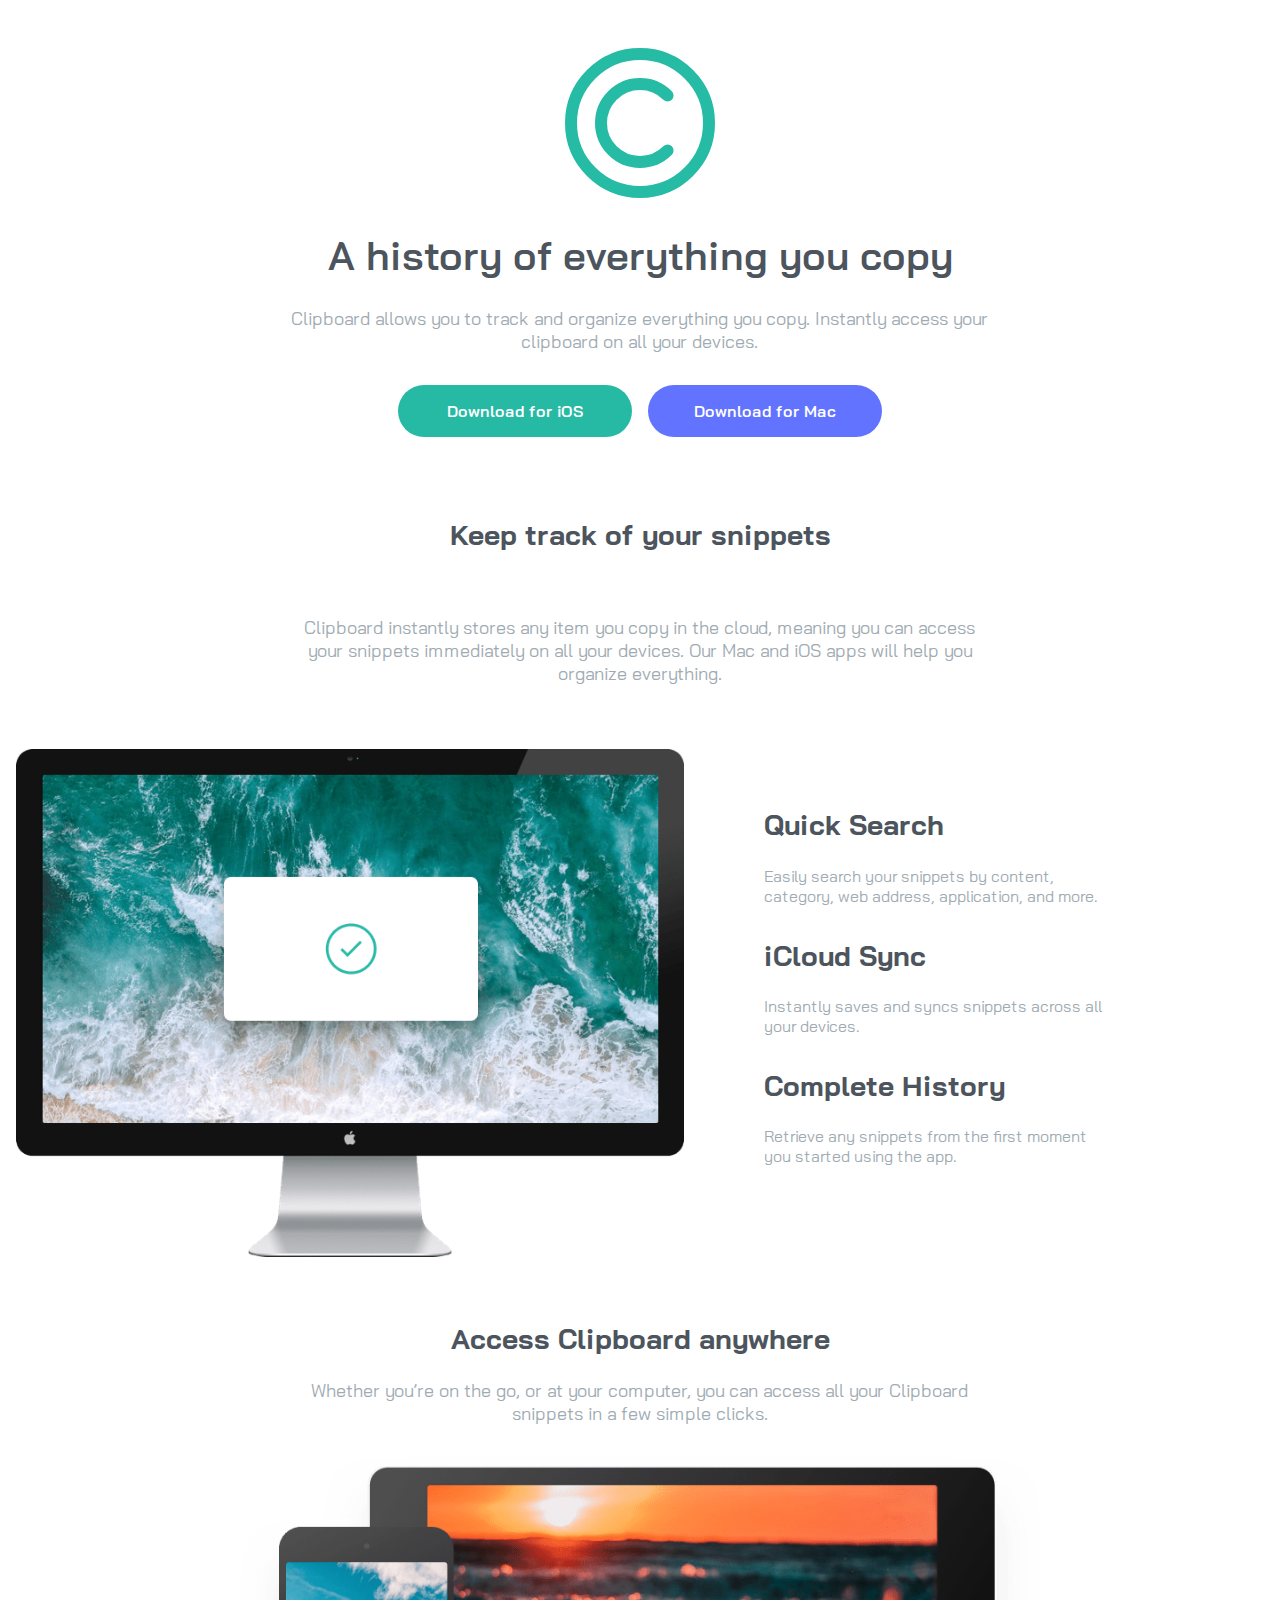
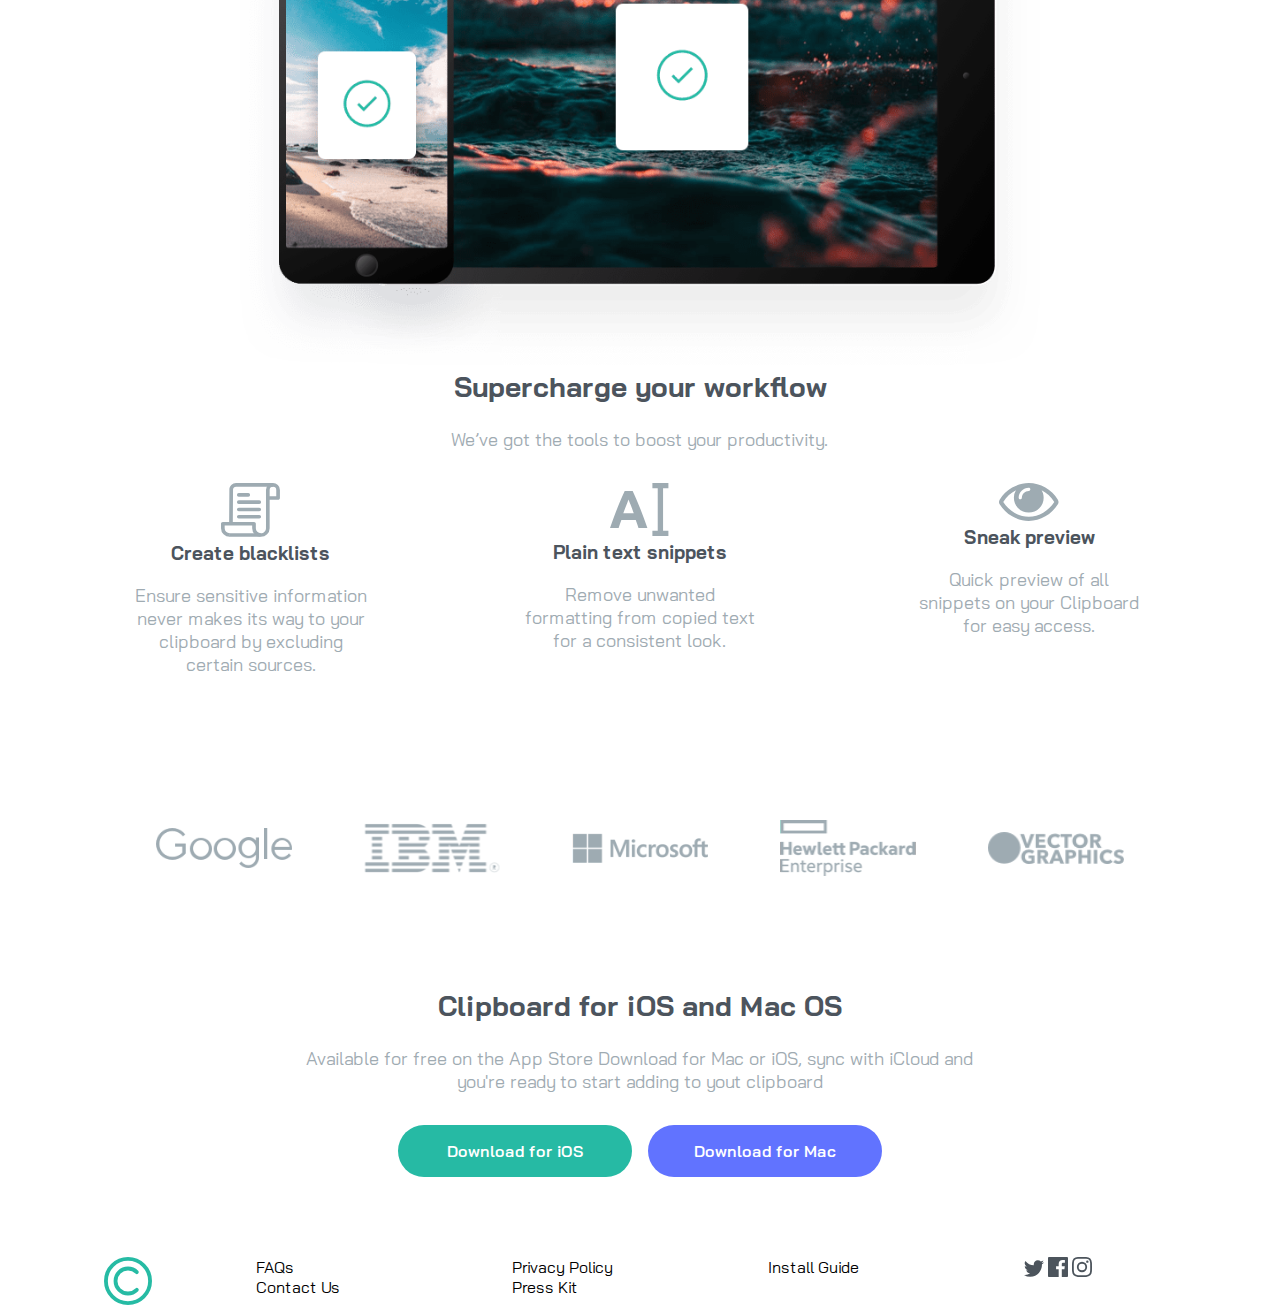
==== commit 45b3ec97: "Footer terminado" ====
--- a/public/index.html
+++ b/public/index.html
@@ -4,7 +4,7 @@
 <head>
     <meta charset="UTF-8">
     <meta name="viewport" content="width=device-width,initial-scale=1">
-    <link rel="stylesheet" href="styles/styles.css?t=1604979667619">
+    <link rel="stylesheet" href="styles/styles.css?t=1604981399697">
     <title>Primer prueba de GULP </title>
 </head>
 
@@ -103,7 +103,7 @@
         </section>
     </article>
 
-    <article>
+    <article class="clipboard l-container center">
         <h2>
             Clipboard for iOS and Mac OS
         </h2>
@@ -111,24 +111,34 @@
             Download for Mac or iOS, sync with iCloud and you're ready to start adding to 
             yout clipboard
         </p>
-        <a href="#">Download for iOS</a>
-        <a href="#">Download for Mac</a>
+        <div class="button-download mb-separation">
+            <a class="button button-iOS" href="#">Download for iOS</a>
+            <a class="button button-Mac" href="#">Download for Mac</a>
+        </div>
     </article>
 
-    <footer>
+    <footer class="footer">
         <img class="footer-logo" src="/images/logo.svg" alt="Logo">
-        <nav>
+        <nav class="footer-nav">
             <ul>
                 <li>FAQs</li>
                 <li>Contact Us</li>
+            </ul>
+            <ul>
                 <li>Privacy Policy</li>
                 <li>Press Kit</li>
+                
+            </ul>
+            <ul>
                 <li>Install Guide</li>
             </ul>
+
         </nav>
-        <img class="footer-icons" src="/images/icon-instagram.svg" alt="Twitter">
-        <img class="footer-icons" src="/images/icon-facebook.svg" alt="Facebook">
-        <img class="footer-icons" src="/images/icon-instagram.svg" alt="Instagram">
+        <div>
+            <img class="footer-icons" src="/images/icon-twitter.svg" alt="Twitter">
+            <img class="footer-icons" src="/images/icon-facebook.svg" alt="Facebook">
+            <img class="footer-icons" src="/images/icon-instagram.svg" alt="Instagram">
+        </div>
     </footer>
 </body>
 
--- a/public/styles/styles.css
+++ b/public/styles/styles.css
@@ -1 +1 @@
-@import url("https://fonts.googleapis.com/css2?family=Bai+Jamjuree:wght@400;600&display=swap");:root{--z-back: -10;--z-normal: 1;--z-tooltip: 10;--z-fixed: 100;--z-modal: 1000}:root{--Strong-Cyan: hsl(171, 66%, 44%);--Light-Blue: hsl(233, 100%, 69%);--Dark-Grayish-Blue: hsl(210, 10%, 33%);--Grayish-Blue: hsl(201, 11%, 66%)}:root{--h1-font-size:1.5rem;--h2-font-size: 1.25rem;--h3-font-size: 1rem;--small-font-size:.95rem}@media screen and (min-width: 640px){:root{--h1-font-size: 2.5rem;--h2-font-size: 1.75rem;--h3-font-size: 1.5rem;--body-font-size: 18px;--small-font-size: .8rem}}*,*::before,*::after{box-sizing:border-box}body{margin:0;font-family:"Bai Jamjuree",sans-serif;font-style:normal;font-weight:400;line-height:normal;letter-spacing:normal}a{display:block;text-decoration:none}@media screen and (min-width: 640px){a{display:inline-block}}ul{padding-left:0;list-style:none;margin:0}img{width:100%}h1,h2,h3,h4,h5,h6{margin-top:0;color:var(--Dark-Grayish-Blue)}h1{font-size:var(--h1-font-size)}h2{font-size:var(--h2-font-size)}p{color:var(--Grayish-Blue);margin-bottom:2rem}.l-container{max-width:1200px;padding-left:1rem;padding-right:1rem}@media screen and (min-width: 960px){.l-container{margin-left:auto;margin-right:auto}}@media screen and (min-width: 960px){.access-information{display:grid;grid-template-columns:repeat(3, 1fr)}}.access-logo{display:grid;justify-content:center;align-items:space-between;grid-template:1fr}@media screen and (min-width: 640px){.access-logo{grid-template-columns:repeat(2, 1fr)}}@media screen and (min-width: 960px){.access-logo{display:grid;grid-template-columns:repeat(5, 1fr)}}.center-responsive{text-align:center}@media screen and (min-width: 960px){.center-responsive{text-align:left}}.center{text-align:center}.mb-1{margin-bottom:1rem}.mb-2{margin-bottom:2rem}.mb-separation{margin-bottom:4rem}.paragraph{font-size:var(--body-font-size)}@media screen and (min-width: 640px){.paragraph{width:60%;margin-left:auto;margin-right:auto}}[class="workflow-img"]{width:60px}[src^="/images/logo-"]{width:200px;display:block;padding:3rem 2rem;margin:auto}[class="footer-icons"]{width:20px}.footer-logo{width:300px;display:block;margin:0 auto}.header{text-align:center}.header-logo{width:150px;display:block;margin:3rem auto 2rem}.header-title{font-size:var(--h1-font-size);font-weight:600}.button-download{display:flex;flex-direction:column;justify-content:center;align-items:center}@media screen and (min-width: 640px){.button-download{display:flex;flex-direction:row;justify-content:center;align-items:center}}.button{padding:1rem;width:90%;margin-bottom:1rem;border-radius:40px;color:white;font-weight:600}.button-iOS{background-color:var(--Strong-Cyan)}@media screen and (min-width: 640px){.button-iOS{margin-right:1rem}}.button-Mac{background-color:var(--Light-Blue)}@media screen and (min-width: 640px){.button{width:20%}}.snnipet{text-align:center}@media screen and (min-width: 960px){.snnipet-content{display:flex;flex-direction:row;justify-content:space-between;align-items:center}}.snnipet-content__image{margin-bottom:3rem;padding-left:1rem;padding-right:1rem;margin-left:auto;margin-right:auto}@media screen and (min-width: 640px){.snnipet-content__image{display:block;width:700px;margin-bottom:0}}@media screen and (min-width: 960px){.snnipet-content__information{padding-left:4rem}}@media screen and (min-width: 960px){.snnipet-content__information p{width:70%}}.access-logo{padding:4rem}@media screen and (min-width: 960px){.access-img{width:800px}}
+@import url("https://fonts.googleapis.com/css2?family=Bai+Jamjuree:wght@400;600&display=swap");:root{--z-back: -10;--z-normal: 1;--z-tooltip: 10;--z-fixed: 100;--z-modal: 1000}:root{--Strong-Cyan: hsl(171, 66%, 44%);--Light-Blue: hsl(233, 100%, 69%);--Dark-Grayish-Blue: hsl(210, 10%, 33%);--Grayish-Blue: hsl(201, 11%, 66%)}:root{--h1-font-size:1.5rem;--h2-font-size: 1.25rem;--h3-font-size: 1rem;--small-font-size:.95rem}@media screen and (min-width: 640px){:root{--h1-font-size: 2.5rem;--h2-font-size: 1.75rem;--h3-font-size: 1.5rem;--body-font-size: 18px;--small-font-size: .8rem}}*,*::before,*::after{box-sizing:border-box}body{margin:0;font-family:"Bai Jamjuree",sans-serif;font-style:normal;font-weight:400;line-height:normal;letter-spacing:normal}a{display:block;text-decoration:none}@media screen and (min-width: 640px){a{display:inline-block}}ul{padding-left:0;list-style:none;margin:0}img{width:100%}h1,h2,h3,h4,h5,h6{margin-top:0;color:var(--Dark-Grayish-Blue)}h1{font-size:var(--h1-font-size)}h2{font-size:var(--h2-font-size)}p{color:var(--Grayish-Blue);margin-bottom:2rem}.l-container{max-width:1200px;padding-left:1rem;padding-right:1rem}@media screen and (min-width: 960px){.l-container{margin-left:auto;margin-right:auto}}@media screen and (min-width: 960px){.access-information{display:grid;grid-template-columns:repeat(3, 1fr)}}.access-logo{display:grid;justify-content:center;align-items:space-between;grid-template:1fr}@media screen and (min-width: 640px){.access-logo{grid-template-columns:repeat(2, 1fr)}}@media screen and (min-width: 960px){.access-logo{display:grid;grid-template-columns:repeat(5, 1fr)}}.center-responsive{text-align:center}@media screen and (min-width: 960px){.center-responsive{text-align:left}}.center{text-align:center}.mb-1{margin-bottom:1rem}.mb-2{margin-bottom:2rem}.mb-separation{margin-bottom:4rem}.paragraph{font-size:var(--body-font-size)}@media screen and (min-width: 640px){.paragraph{width:60%;margin-left:auto;margin-right:auto}}[class="workflow-img"]{width:60px}[src^="/images/logo-"]{width:200px;display:block;padding:3rem 2rem;margin:auto}[class="footer-icons"]{width:20px}.footer-logo{width:300px;display:block;margin:0 auto}.header{text-align:center}.header-logo{width:150px;display:block;margin:3rem auto 2rem}.header-title{font-size:var(--h1-font-size);font-weight:600}.button-download{display:flex;flex-direction:column;justify-content:center;align-items:center}@media screen and (min-width: 640px){.button-download{display:flex;flex-direction:row;justify-content:center;align-items:center}}.button{padding:1rem;width:90%;margin-bottom:1rem;border-radius:40px;color:white;font-weight:600}.button-iOS{background-color:var(--Strong-Cyan)}@media screen and (min-width: 640px){.button-iOS{margin-right:1rem}}.button-Mac{background-color:var(--Light-Blue)}@media screen and (min-width: 640px){.button{width:20%}}.snnipet{text-align:center}@media screen and (min-width: 960px){.snnipet-content{display:flex;flex-direction:row;justify-content:space-between;align-items:center}}.snnipet-content__image{margin-bottom:3rem;padding-left:1rem;padding-right:1rem;margin-left:auto;margin-right:auto}@media screen and (min-width: 640px){.snnipet-content__image{display:block;width:700px;margin-bottom:0}}@media screen and (min-width: 960px){.snnipet-content__information{padding-left:4rem}}@media screen and (min-width: 960px){.snnipet-content__information p{width:70%}}.access-logo{padding:4rem}@media screen and (min-width: 960px){.access-img{width:800px}}.footer{display:grid;justify-content:space-between;grid-template-columns:1fr 3fr 1fr}.footer-logo{width:3rem}.footer-nav{display:grid;grid-template-columns:repeat(3, 1fr);justify-content:start}
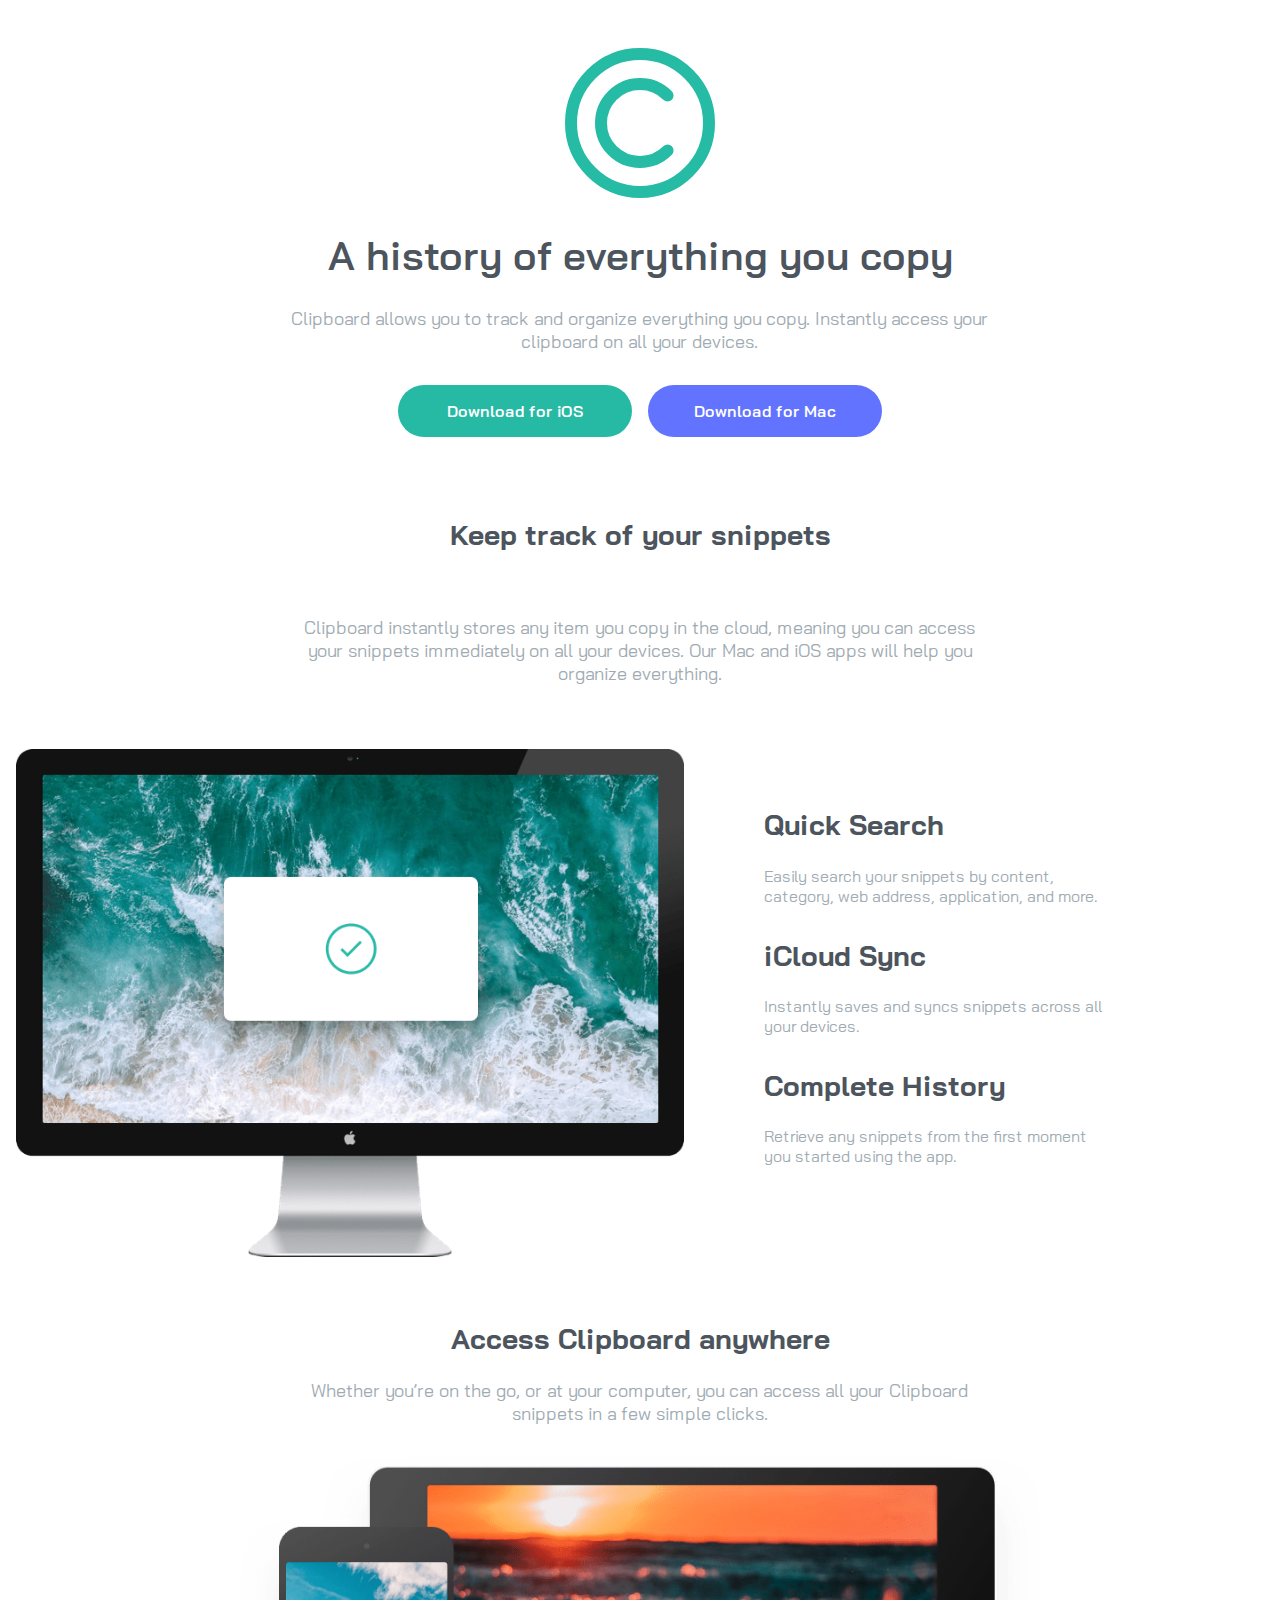
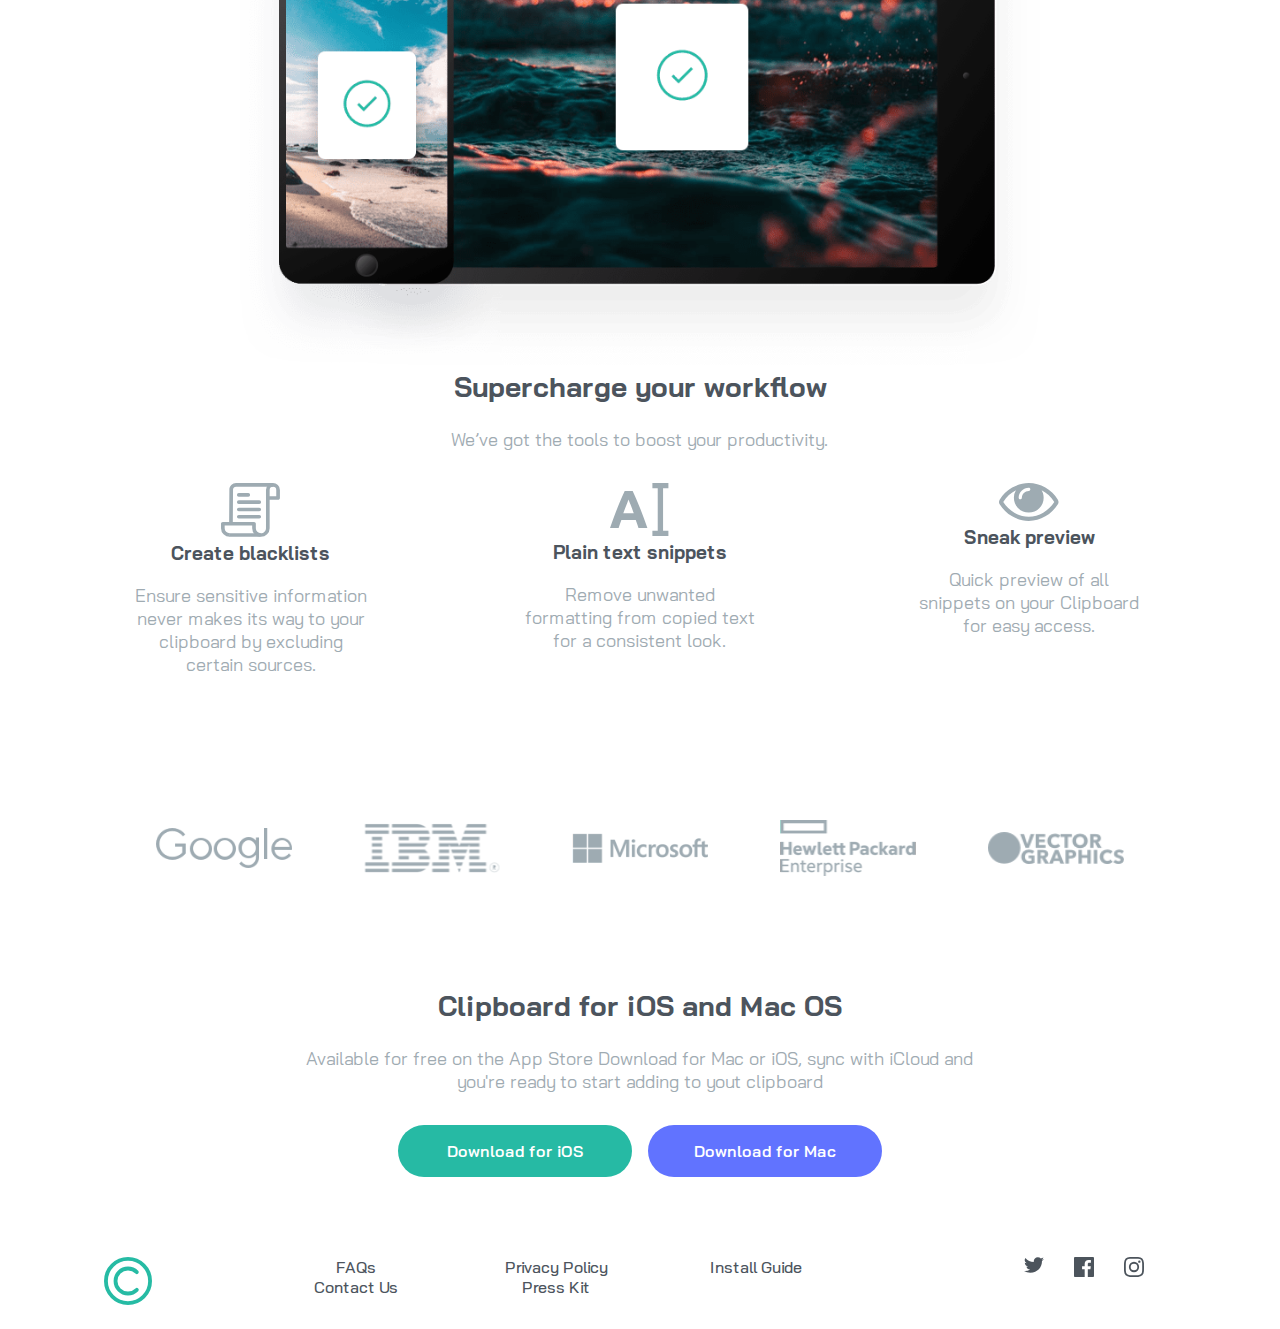
==== commit 645adaf7: "Finalizo footer, fix buttons and states" ====
--- a/public/index.html
+++ b/public/index.html
@@ -4,7 +4,7 @@
 <head>
     <meta charset="UTF-8">
     <meta name="viewport" content="width=device-width,initial-scale=1">
-    <link rel="stylesheet" href="styles/styles.css?t=1604981399697">
+    <link rel="stylesheet" href="styles/styles.css?t=1605038643324">
     <title>Primer prueba de GULP </title>
 </head>
 
@@ -134,7 +134,7 @@
             </ul>
 
         </nav>
-        <div>
+        <div class="footer-icon">
             <img class="footer-icons" src="/images/icon-twitter.svg" alt="Twitter">
             <img class="footer-icons" src="/images/icon-facebook.svg" alt="Facebook">
             <img class="footer-icons" src="/images/icon-instagram.svg" alt="Instagram">
--- a/public/styles/styles.css
+++ b/public/styles/styles.css
@@ -1 +1 @@
-@import url("https://fonts.googleapis.com/css2?family=Bai+Jamjuree:wght@400;600&display=swap");:root{--z-back: -10;--z-normal: 1;--z-tooltip: 10;--z-fixed: 100;--z-modal: 1000}:root{--Strong-Cyan: hsl(171, 66%, 44%);--Light-Blue: hsl(233, 100%, 69%);--Dark-Grayish-Blue: hsl(210, 10%, 33%);--Grayish-Blue: hsl(201, 11%, 66%)}:root{--h1-font-size:1.5rem;--h2-font-size: 1.25rem;--h3-font-size: 1rem;--small-font-size:.95rem}@media screen and (min-width: 640px){:root{--h1-font-size: 2.5rem;--h2-font-size: 1.75rem;--h3-font-size: 1.5rem;--body-font-size: 18px;--small-font-size: .8rem}}*,*::before,*::after{box-sizing:border-box}body{margin:0;font-family:"Bai Jamjuree",sans-serif;font-style:normal;font-weight:400;line-height:normal;letter-spacing:normal}a{display:block;text-decoration:none}@media screen and (min-width: 640px){a{display:inline-block}}ul{padding-left:0;list-style:none;margin:0}img{width:100%}h1,h2,h3,h4,h5,h6{margin-top:0;color:var(--Dark-Grayish-Blue)}h1{font-size:var(--h1-font-size)}h2{font-size:var(--h2-font-size)}p{color:var(--Grayish-Blue);margin-bottom:2rem}.l-container{max-width:1200px;padding-left:1rem;padding-right:1rem}@media screen and (min-width: 960px){.l-container{margin-left:auto;margin-right:auto}}@media screen and (min-width: 960px){.access-information{display:grid;grid-template-columns:repeat(3, 1fr)}}.access-logo{display:grid;justify-content:center;align-items:space-between;grid-template:1fr}@media screen and (min-width: 640px){.access-logo{grid-template-columns:repeat(2, 1fr)}}@media screen and (min-width: 960px){.access-logo{display:grid;grid-template-columns:repeat(5, 1fr)}}.center-responsive{text-align:center}@media screen and (min-width: 960px){.center-responsive{text-align:left}}.center{text-align:center}.mb-1{margin-bottom:1rem}.mb-2{margin-bottom:2rem}.mb-separation{margin-bottom:4rem}.paragraph{font-size:var(--body-font-size)}@media screen and (min-width: 640px){.paragraph{width:60%;margin-left:auto;margin-right:auto}}[class="workflow-img"]{width:60px}[src^="/images/logo-"]{width:200px;display:block;padding:3rem 2rem;margin:auto}[class="footer-icons"]{width:20px}.footer-logo{width:300px;display:block;margin:0 auto}.header{text-align:center}.header-logo{width:150px;display:block;margin:3rem auto 2rem}.header-title{font-size:var(--h1-font-size);font-weight:600}.button-download{display:flex;flex-direction:column;justify-content:center;align-items:center}@media screen and (min-width: 640px){.button-download{display:flex;flex-direction:row;justify-content:center;align-items:center}}.button{padding:1rem;width:90%;margin-bottom:1rem;border-radius:40px;color:white;font-weight:600}.button-iOS{background-color:var(--Strong-Cyan)}@media screen and (min-width: 640px){.button-iOS{margin-right:1rem}}.button-Mac{background-color:var(--Light-Blue)}@media screen and (min-width: 640px){.button{width:20%}}.snnipet{text-align:center}@media screen and (min-width: 960px){.snnipet-content{display:flex;flex-direction:row;justify-content:space-between;align-items:center}}.snnipet-content__image{margin-bottom:3rem;padding-left:1rem;padding-right:1rem;margin-left:auto;margin-right:auto}@media screen and (min-width: 640px){.snnipet-content__image{display:block;width:700px;margin-bottom:0}}@media screen and (min-width: 960px){.snnipet-content__information{padding-left:4rem}}@media screen and (min-width: 960px){.snnipet-content__information p{width:70%}}.access-logo{padding:4rem}@media screen and (min-width: 960px){.access-img{width:800px}}.footer{display:grid;justify-content:space-between;grid-template-columns:1fr 3fr 1fr}.footer-logo{width:3rem}.footer-nav{display:grid;grid-template-columns:repeat(3, 1fr);justify-content:start}
+@import url("https://fonts.googleapis.com/css2?family=Bai+Jamjuree:wght@400;600&display=swap");:root{--z-back: -10;--z-normal: 1;--z-tooltip: 10;--z-fixed: 100;--z-modal: 1000}:root{--Strong-Cyan: hsl(171, 66%, 44%);--Light-Blue: hsl(233, 100%, 69%);--Dark-Grayish-Blue: hsl(210, 10%, 33%);--Grayish-Blue: hsl(201, 11%, 66%)}:root{--h1-font-size:1.5rem;--h2-font-size: 1.25rem;--h3-font-size: 1rem;--small-font-size:.95rem}@media screen and (min-width: 640px){:root{--h1-font-size: 2.5rem;--h2-font-size: 1.75rem;--h3-font-size: 1.5rem;--body-font-size: 18px;--small-font-size: .8rem}}*,*::before,*::after{box-sizing:border-box}body{margin:0;font-family:"Bai Jamjuree",sans-serif;font-style:normal;font-weight:400;line-height:normal;letter-spacing:normal}a{display:block;text-decoration:none}@media screen and (min-width: 640px){a{display:inline-block}}ul{padding-left:0;list-style:none;margin:0}img{width:100%}h1,h2,h3,h4,h5,h6{margin-top:0;color:var(--Dark-Grayish-Blue)}h1{font-size:var(--h1-font-size)}h2{font-size:var(--h2-font-size)}p{color:var(--Grayish-Blue);margin-bottom:2rem}.l-container{max-width:1200px;padding-left:1rem;padding-right:1rem}@media screen and (min-width: 960px){.l-container{margin-left:auto;margin-right:auto}}@media screen and (min-width: 960px){.access-information{display:grid;grid-template-columns:repeat(3, 1fr)}}.access-logo{display:grid;justify-content:center;align-items:space-between;grid-template:1fr}@media screen and (min-width: 640px){.access-logo{grid-template-columns:repeat(2, 1fr)}}@media screen and (min-width: 960px){.access-logo{display:grid;grid-template-columns:repeat(5, 1fr)}}.center-responsive{text-align:center}@media screen and (min-width: 960px){.center-responsive{text-align:left}}.center{text-align:center}.mb-1{margin-bottom:1rem}.mb-2{margin-bottom:2rem}.mb-separation{margin-bottom:4rem}.paragraph{font-size:var(--body-font-size)}@media screen and (min-width: 640px){.paragraph{width:60%;margin-left:auto;margin-right:auto}}[class="workflow-img"]{width:60px}[src^="/images/logo-"]{width:200px;display:block;padding:3rem 2rem;margin:auto}[class="footer-icons"]{width:20px}.footer-logo{width:300px;display:block;margin:0 auto}.header{text-align:center}.header-logo{width:150px;display:block;margin:3rem auto 2rem}.header-title{font-size:var(--h1-font-size);font-weight:600}.button-download{display:flex;flex-direction:column;justify-content:center;align-items:center}@media screen and (min-width: 640px){.button-download{display:flex;flex-direction:row;justify-content:center;align-items:center}}.button{padding:1rem;width:90%;margin-bottom:1rem;border-radius:40px;color:white;font-weight:600}.button-iOS{background-color:var(--Strong-Cyan)}@media screen and (min-width: 640px){.button-iOS{margin-right:1rem}}.button-Mac{background-color:var(--Light-Blue)}.button-Mac:hover,.button-iOS:hover{opacity:0.9}@media screen and (min-width: 960px){.button{width:20%}}.snnipet{text-align:center}@media screen and (min-width: 960px){.snnipet-content{display:flex;flex-direction:row;justify-content:space-between;align-items:center}}.snnipet-content__image{margin-bottom:3rem;padding-left:1rem;padding-right:1rem;margin-left:auto;margin-right:auto}@media screen and (min-width: 640px){.snnipet-content__image{display:block;width:700px;margin-bottom:0}}@media screen and (min-width: 960px){.snnipet-content__information{padding-left:4rem}}@media screen and (min-width: 960px){.snnipet-content__information p{width:70%}}.access-logo{padding:4rem}@media screen and (min-width: 960px){.access-img{width:800px}}.footer{text-align:center;display:flex;flex-direction:column;justify-content:space-around}.footer-logo{width:3rem;margin-bottom:1rem}.footer-nav,.footer-nav ul{margin-bottom:1rem}.footer-nav ul li{color:var(--Dark-Grayish-Blue);font-weight:500}.footer-nav ul li:hover{color:var(--Strong-Cyan)}@media screen and (min-width: 960px){.footer{display:grid;justify-content:space-between;grid-template-columns:1fr 3fr 1fr}.footer-nav{display:grid;grid-template-columns:repeat(3, 200px);justify-content:flex-start}.footer-icon{display:grid;grid-template-columns:repeat(3, 50px)}}
